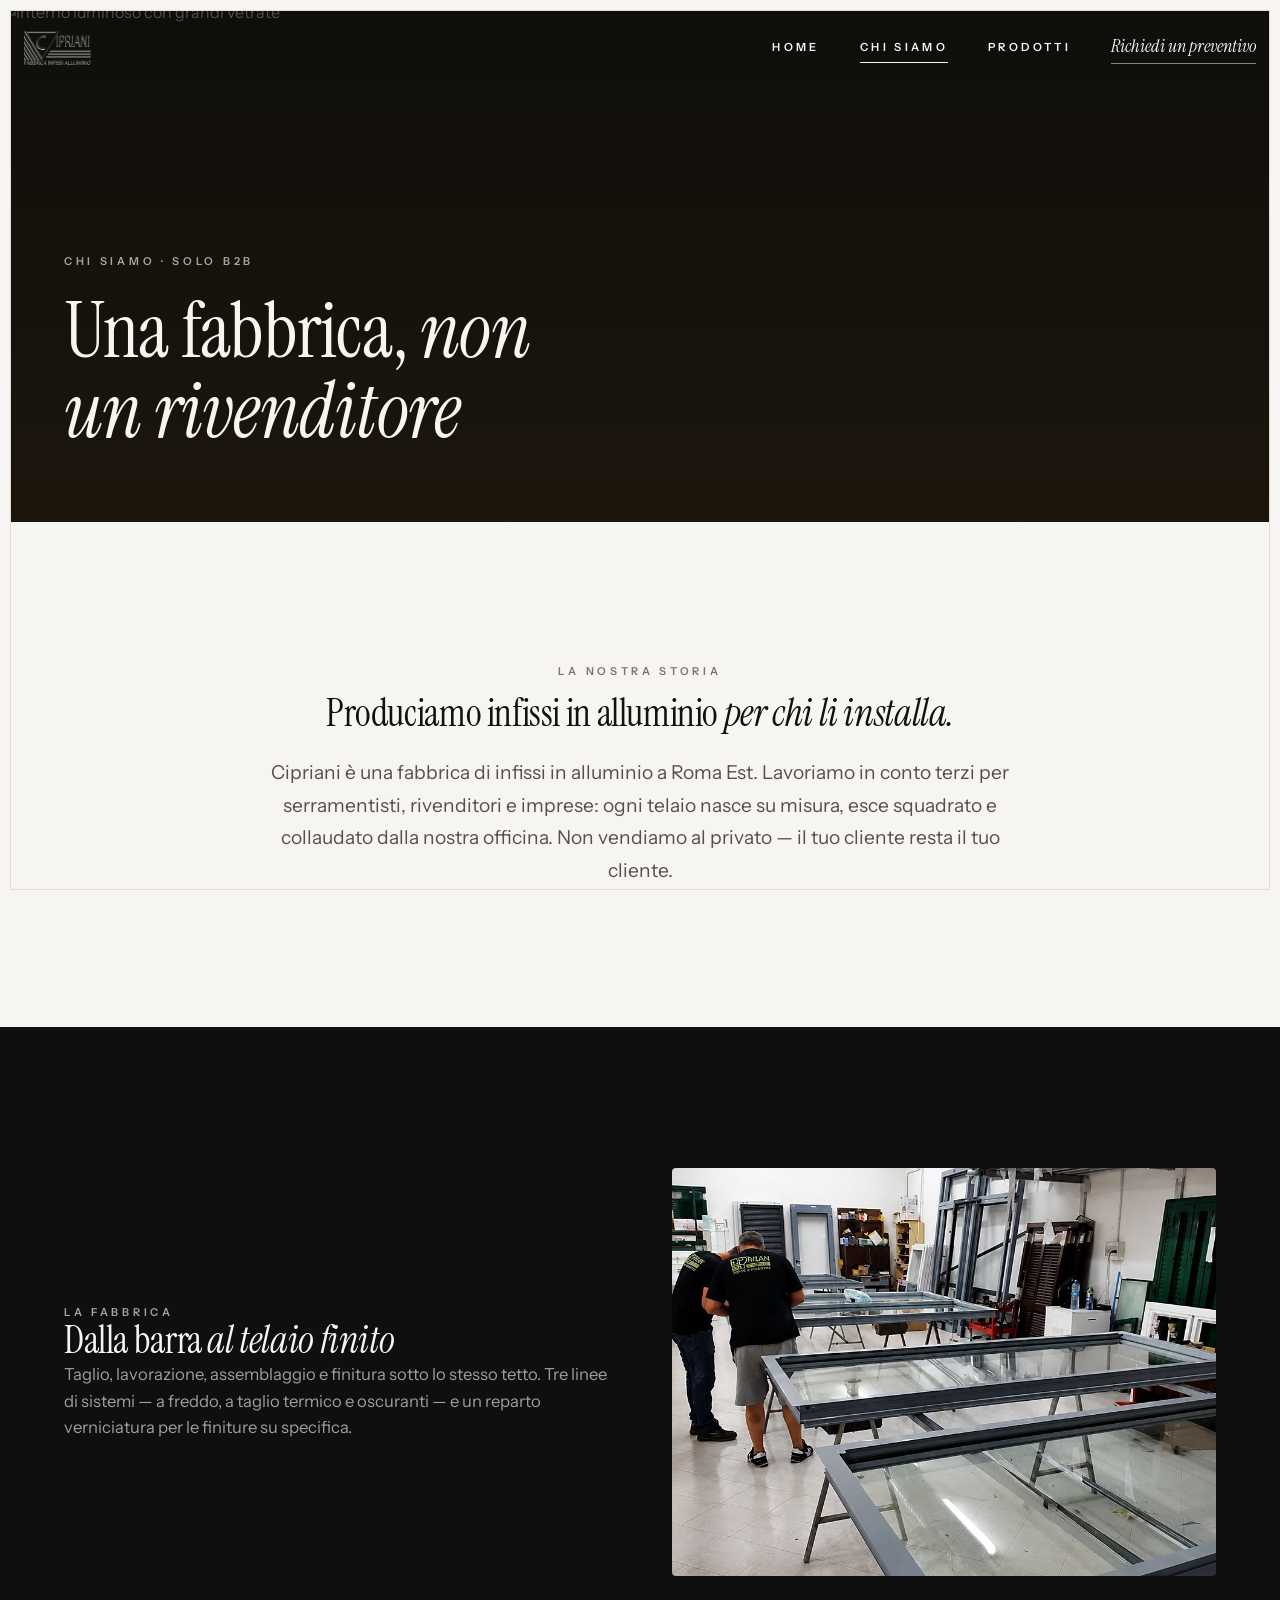
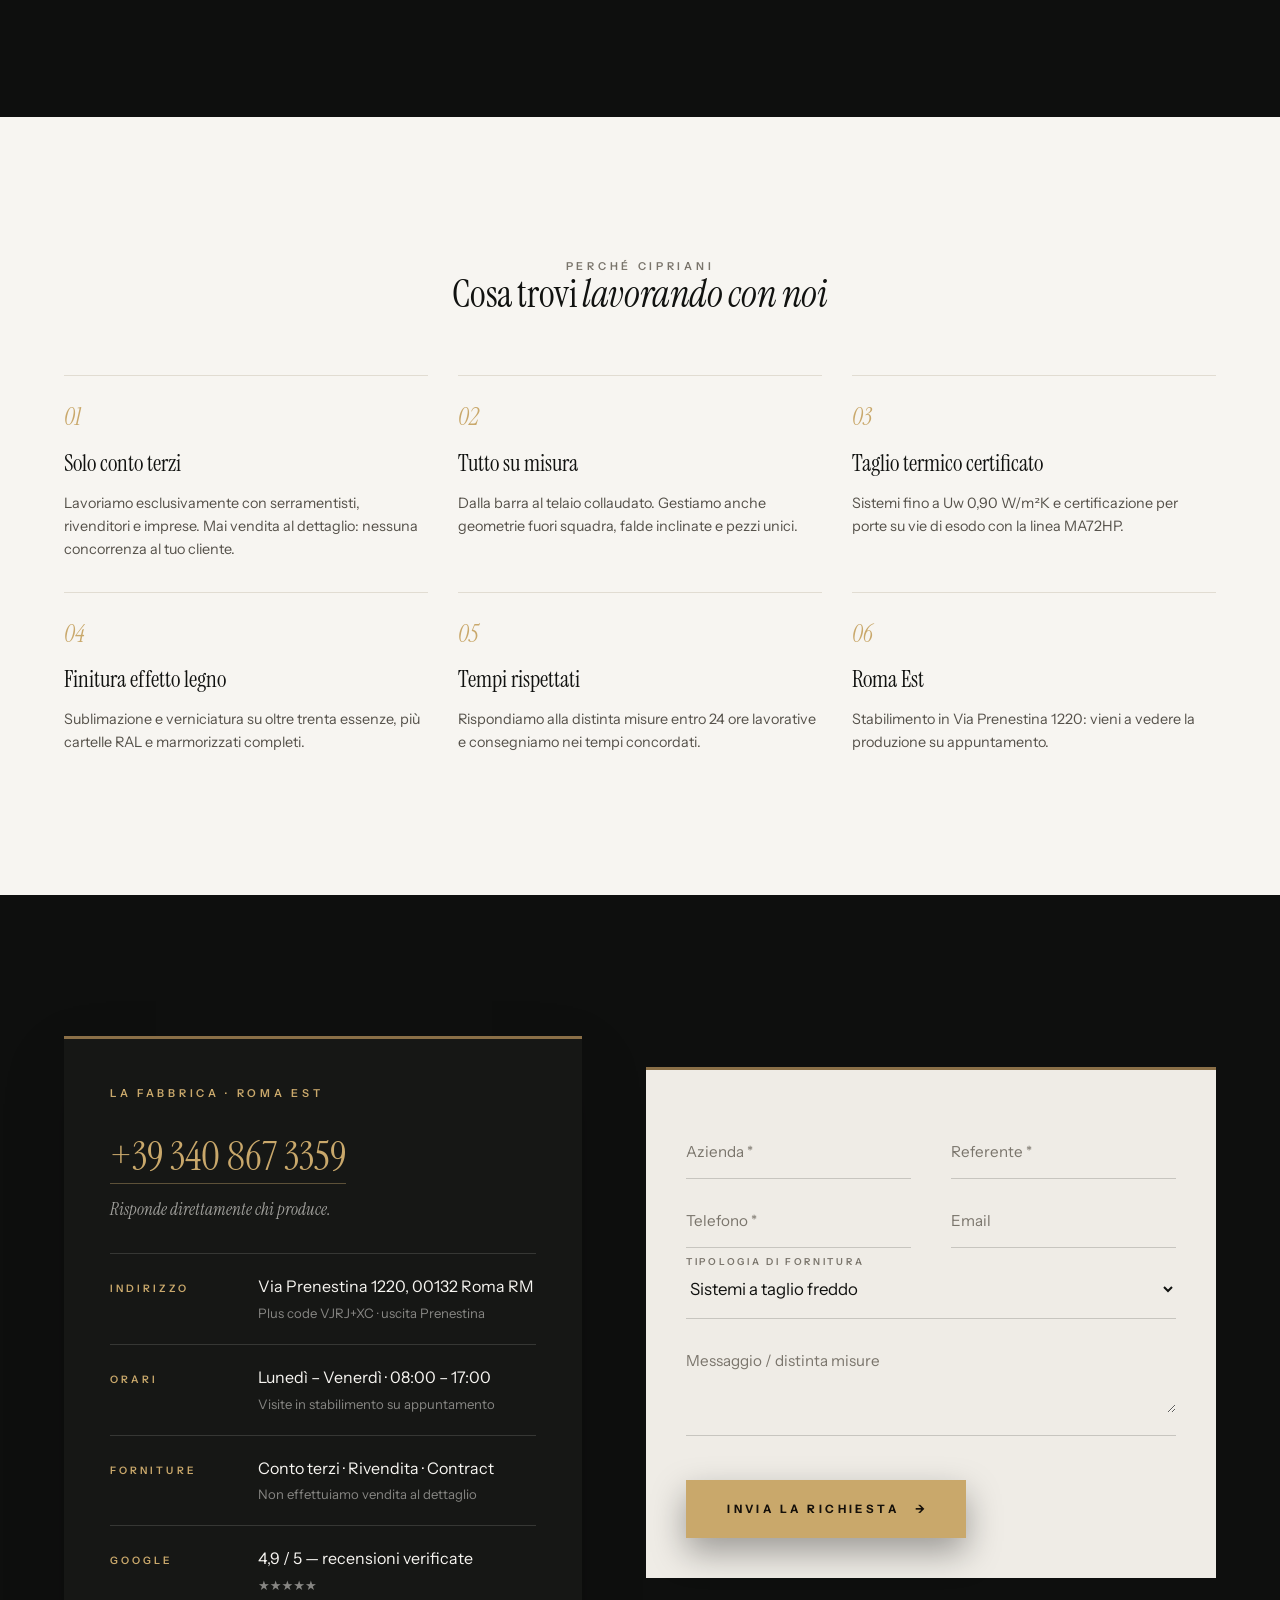
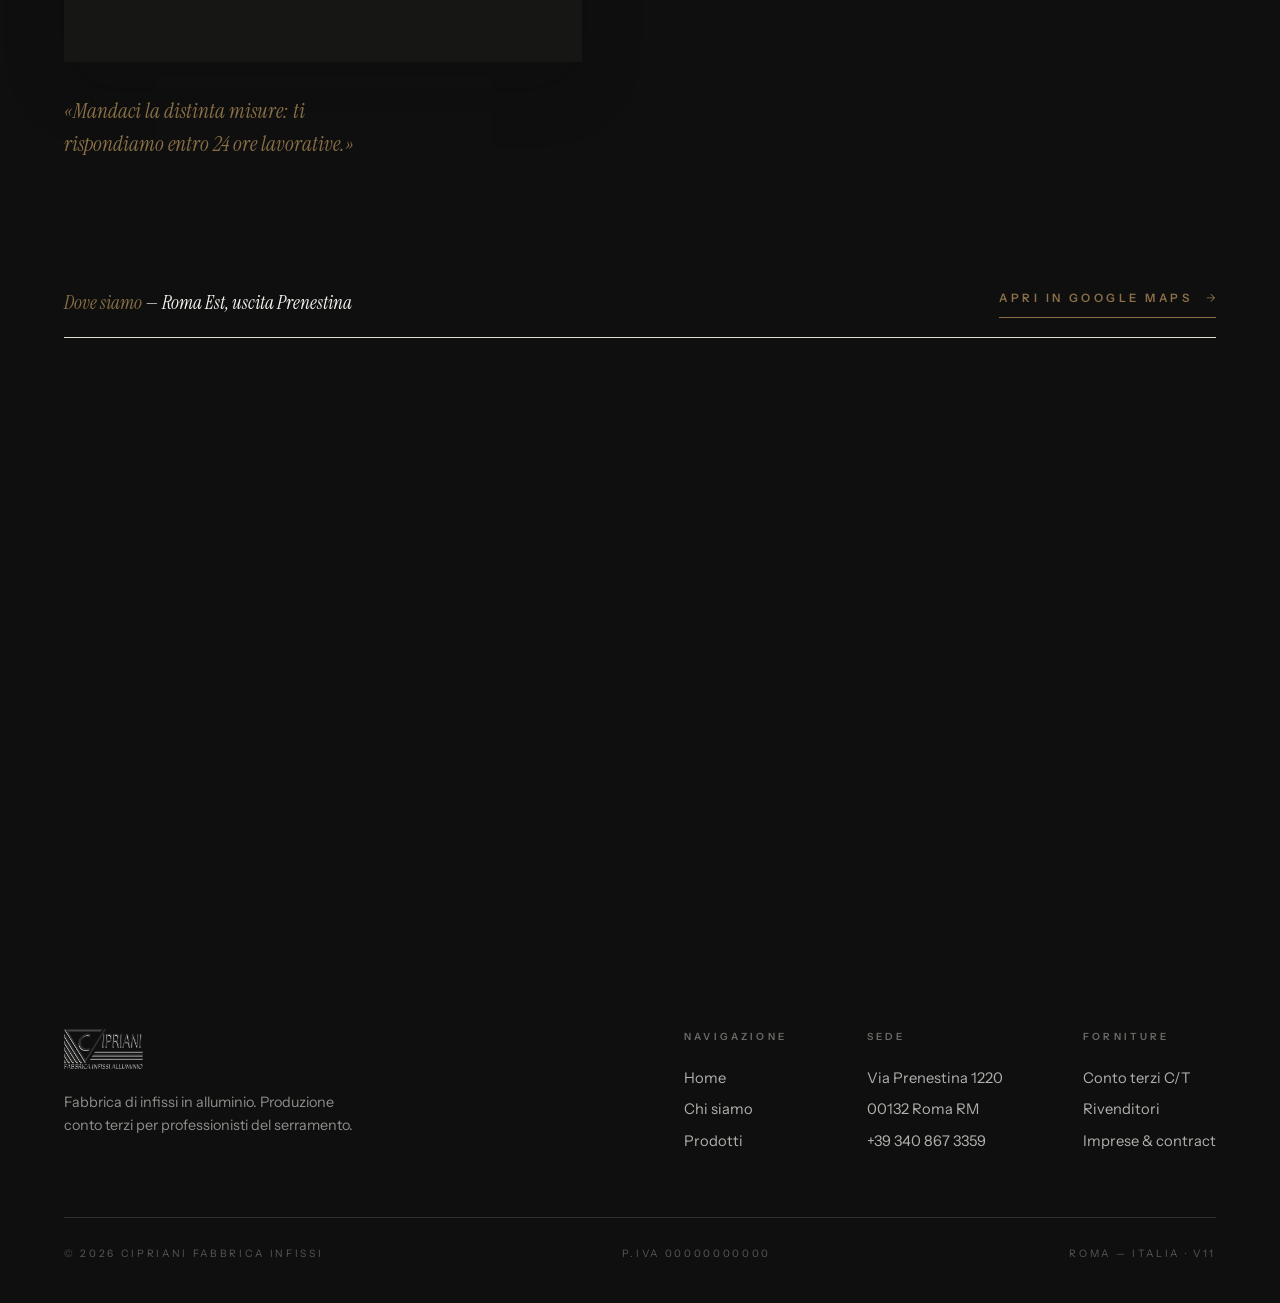
==== chi-siamo.html @ 6ec698c6 "Add files via upload" ====
<!DOCTYPE html>
<html lang="it">
<head>
<meta charset="UTF-8">
<meta name="viewport" content="width=device-width, initial-scale=1.0">
<title>Chi siamo — Cipriani Fabbrica Infissi Alluminio · Roma</title>
<meta name="description" content="Cipriani è una fabbrica di infissi in alluminio a Roma, produzione conto terzi per serramentisti, rivenditori e imprese. Via Prenestina 1220. Tel +39 340 867 3359.">
<meta name="theme-color" content="#0E0F0E">
<meta property="og:title" content="Chi siamo — Cipriani Fabbrica Infissi Alluminio · Roma">
<meta property="og:description" content="Cipriani è una fabbrica di infissi in alluminio a Roma, produzione conto terzi per serramentisti, rivenditori e imprese. Via Prenestina 1220. Tel +39 340 867 3359.">
<meta property="og:type" content="website">
<link rel="icon" type="image/png" href="img/favicon.png">
<link rel="apple-touch-icon" href="img/apple-touch-icon.png">
<link rel="preconnect" href="https://fonts.googleapis.com">
<link rel="preconnect" href="https://fonts.gstatic.com" crossorigin>
<link href="https://fonts.googleapis.com/css2?family=Instrument+Serif:ital@0;1&family=Instrument+Sans:ital,wght@0,400..700;1,400&display=swap" rel="stylesheet">
<link rel="preload" as="image" href="https://images.unsplash.com/photo-1502005229762-cf1b2da7c5d6?auto=format&fit=crop&w=1800&q=75">
<link rel="stylesheet" href="css/style.css">
</head>
<body>
<div class="telaio" aria-hidden="true"></div>
<header id="hdr">
  <div class="bar">
    <a class="logo" href="index.html" aria-label="Cipriani — home">
      <img class="lg-l" src="img/logo_light.png" alt="Cipriani Fabbrica Infissi Alluminio">
      <img class="lg-d" src="img/logo_dark.png" alt="Cipriani Fabbrica Infissi Alluminio">
    </a>
    <button class="burger" id="burger" aria-label="Menu"><span></span><span></span></button>
    <nav class="main" id="nav">
      <a class="nl" href="index.html">Home</a>
      <a class="nl active" href="chi-siamo.html">Chi siamo</a>
      <a class="nl" href="prodotti.html">Prodotti</a>
      <a class="cta" href="chi-siamo.html#contatti">Richiedi un preventivo</a>
    </nav>
  </div>
</header>

<main>
  <div class="ph-int warm" style="min-height:58vh">
    <div class="bg"><img src="https://images.unsplash.com/photo-1502005229762-cf1b2da7c5d6?auto=format&fit=crop&w=1800&q=75" data-fb="lab1" alt="Interno luminoso con grandi vetrate"></div>
    <div class="veil"></div>
    <div class="inner">
      <p class="kick light">Chi siamo · Solo B2B</p>
      <h1>Una fabbrica, <em>non un rivenditore</em></h1>
    </div>
  </div>

  <section>
    <div class="wrap chi-intro">
      <p class="kick rv">La nostra storia</p>
      <h2 class="t-l rv d1">Produciamo infissi in alluminio <em>per chi li installa.</em></h2>
      <p class="chi-lead rv d2">Cipriani è una fabbrica di infissi in alluminio a Roma Est. Lavoriamo in conto terzi per serramentisti, rivenditori e imprese: ogni telaio nasce su misura, esce squadrato e collaudato dalla nostra officina. Non vendiamo al privato — il tuo cliente resta il tuo cliente.</p>
    </div>
  </section>

  <section class="dark-s">
    <div class="wrap fabwrap">
      <div class="fabtxt">
        <p class="kick light rv">La fabbrica</p>
        <h2 class="t-l rv d1">Dalla barra <em>al telaio finito</em></h2>
        <p class="sub rv d2">Taglio, lavorazione, assemblaggio e finitura sotto lo stesso tetto. Tre linee di sistemi — a freddo, a taglio termico e oscuranti — e un reparto verniciatura per le finiture su specifica.</p>
      </div>
      <div class="fabimg rv d1"><img src="img/lab2.jpg" alt="Reparto di produzione Cipriani" loading="lazy"></div>
    </div>
  </section>

  <section>
    <div class="wrap">
      <div class="headc" style="text-align:center;max-width:640px;margin:0 auto clamp(34px,5vw,60px)">
        <p class="kick rv">Perché Cipriani</p>
        <h2 class="t-l rv d1">Cosa trovi <em>lavorando con noi</em></h2>
      </div>
      <div class="vals">
        <div class="val rv"><span class="vn">01</span><h4>Solo conto terzi</h4><p>Lavoriamo esclusivamente con serramentisti, rivenditori e imprese. Mai vendita al dettaglio: nessuna concorrenza al tuo cliente.</p></div>
        <div class="val rv d1"><span class="vn">02</span><h4>Tutto su misura</h4><p>Dalla barra al telaio collaudato. Gestiamo anche geometrie fuori squadra, falde inclinate e pezzi unici.</p></div>
        <div class="val rv d2"><span class="vn">03</span><h4>Taglio termico certificato</h4><p>Sistemi fino a Uw 0,90 W/m²K e certificazione per porte su vie di esodo con la linea MA72HP.</p></div>
        <div class="val rv"><span class="vn">04</span><h4>Finitura effetto legno</h4><p>Sublimazione e verniciatura su oltre trenta essenze, più cartelle RAL e marmorizzati completi.</p></div>
        <div class="val rv d1"><span class="vn">05</span><h4>Tempi rispettati</h4><p>Rispondiamo alla distinta misure entro 24 ore lavorative e consegniamo nei tempi concordati.</p></div>
        <div class="val rv d2"><span class="vn">06</span><h4>Roma Est</h4><p>Stabilimento in Via Prenestina 1220: vieni a vedere la produzione su appuntamento.</p></div>
      </div>
    </div>
  </section>

  <section id="contatti" class="dark-s contatti-sec" style="scroll-margin-top:90px">
    <div class="wrap con-grid">
      <div class="con-info">
        <div class="con-card rv">
          <p class="kick">La fabbrica · Roma Est</p>
          <p class="phone"><a href="tel:+393408673359">+39 340 867 3359</a></p>
          <p class="pnote">Risponde direttamente <em>chi produce.</em></p>
          <div class="crow"><span class="k">Indirizzo</span><span class="v">Via Prenestina 1220, 00132 Roma RM<small>Plus code VJRJ+XC · uscita Prenestina</small></span></div>
          <div class="crow"><span class="k">Orari</span><span class="v">Lunedì – Venerdì · 08:00 – 17:00<small>Visite in stabilimento su appuntamento</small></span></div>
          <div class="crow"><span class="k">Forniture</span><span class="v">Conto terzi · Rivendita · Contract<small>Non effettuiamo vendita al dettaglio</small></span></div>
          <div class="crow"><span class="k">Google</span><span class="v">4,9 / 5 — recensioni verificate<small>★★★★★</small></span></div>
        </div>
        <p class="con-quote rv d1">«Mandaci la distinta misure: ti rispondiamo entro 24 ore lavorative.»</p>
      </div>

      <div>
        <p class="kick light rv" style="margin-bottom:14px">Richiedi un preventivo</p>
        <form class="cform rv d1" id="qform" novalidate>
          <div class="frow">
            <div class="fld"><label for="f-az">Azienda *</label><input id="f-az" required autocomplete="organization"></div>
            <div class="fld"><label for="f-ref">Referente *</label><input id="f-ref" required autocomplete="name"></div>
          </div>
          <div class="frow">
            <div class="fld"><label for="f-tel">Telefono *</label><input id="f-tel" type="tel" required autocomplete="tel"></div>
            <div class="fld"><label for="f-mail">Email</label><input id="f-mail" type="email" autocomplete="email"></div>
          </div>
          <div class="fld up"><label for="f-tipo">Tipologia di fornitura</label>
            <select id="f-tipo">
              <option>Sistemi a taglio freddo</option>
              <option>Sistemi a taglio termico</option>
              <option>Persiane e scuri / oscuranti</option>
              <option>Portoncini d'ingresso</option>
              <option>Fornitura continuativa conto terzi</option>
            </select>
          </div>
          <div class="fld"><label for="f-msg">Messaggio / distinta misure</label><textarea id="f-msg" rows="3"></textarea></div>
          <div class="send"><button type="submit" class="btn-solid">Invia la richiesta</button></div>
          <p class="ok" id="formOk">Richiesta registrata — ti ricontattiamo entro 24 ore lavorative.</p>
        </form>
      </div>
    </div>

    <div class="wrap map-w">
      <div class="mrow rv"><p><em>Dove siamo</em> — Roma Est, uscita Prenestina</p><a class="lnk" target="_blank" rel="noopener" href="https://www.google.com/maps/search/?api=1&query=Cipriani+fabbrica+infissi+Via+Prenestina+1220+Roma">Apri in Google Maps</a></div>
      <iframe class="rv d1" title="Mappa — Cipriani Fabbrica Infissi, Via Prenestina 1220 Roma" loading="lazy" referrerpolicy="no-referrer-when-downgrade" src="https://www.google.com/maps?q=Via+Prenestina+1220,+00132+Roma&output=embed"></iframe>
    </div>
  </section>
</main>

<footer>
  <div class="wrap">
    <div class="ft">
      <div class="fl">
        <img src="img/logo_light.png" alt="Cipriani Fabbrica Infissi Alluminio">
        <p>Fabbrica di infissi in alluminio. Produzione conto terzi per professionisti del serramento.</p>
      </div>
      <div class="cols">
        <div><h5>Navigazione</h5><a href="index.html">Home</a><a href="chi-siamo.html">Chi siamo</a><a href="prodotti.html">Prodotti</a></div>
        <div><h5>Sede</h5><span>Via Prenestina 1220</span><span>00132 Roma RM</span><a href="tel:+393408673359">+39 340 867 3359</a></div>
        <div><h5>Forniture</h5><span>Conto terzi C/T</span><span>Rivenditori</span><span>Imprese & contract</span></div>
      </div>
    </div>
    <div class="base"><span>© 2026 Cipriani Fabbrica Infissi</span><span>P.IVA 00000000000</span><span>Roma — Italia · v11</span></div>
  </div>
</footer>

<script src="js/main.js"></script>
</body>
</html>
---- css/style.css ----
:root{
  --bg:#F7F5F1;
  --bg2:#EFECE6;
  --ink:#111210;
  --mut:#7A756C;
  --line:#E1DCD2;
  --dark:#0E0F0E;
  --dark2:#161715;
  --line-d:rgba(247,245,241,.14);
  --brass:#8A6F47;
  --bronze-l:#C9A86B;
  --serif:'Instrument Serif',Georgia,'Times New Roman',serif;
  --sans:'Instrument Sans',system-ui,-apple-system,'Helvetica Neue',Arial,sans-serif;
  --ease:cubic-bezier(.19,1,.22,1);
}
*{margin:0;padding:0;box-sizing:border-box}
html{scroll-behavior:smooth}
body{font-family:var(--sans);background:var(--bg);color:var(--ink);line-height:1.6;font-size:16px;-webkit-font-smoothing:antialiased;overflow-x:hidden}
img{display:block;max-width:100%}
a{color:inherit;text-decoration:none}
button{font-family:inherit}
::selection{background:var(--ink);color:var(--bg)}

/* —— cornice fissa: il telaio —— */
.telaio{position:fixed;inset:0;pointer-events:none;z-index:200;border:10px solid var(--bg);display:none}
.telaio::after{content:"";position:absolute;inset:0;border:1px solid var(--line)}
@media(min-width:1024px){.telaio{display:block}}
body.on-dark-edge .telaio{border-color:var(--bg)}

.wrap{width:min(1280px,90vw);margin:0 auto}
.kick{font-size:.68rem;font-weight:600;letter-spacing:.34em;text-transform:uppercase;color:var(--mut)}
.kick.light{color:rgba(247,245,241,.65)}
h1,h2,h3{font-family:var(--serif);font-weight:400;line-height:1.04;letter-spacing:-.01em}
h1 em,h2 em,h3 em,.it{font-style:italic}
.t-hero{font-size:clamp(2.9rem,7.4vw,6.8rem)}
.t-xl{font-size:clamp(2.3rem,4.8vw,4.4rem)}
.t-l{font-size:clamp(1.7rem,3vw,2.6rem)}
.sub{font-size:clamp(1rem,1.3vw,1.15rem);color:var(--mut);max-width:54ch}
.on-dark .sub{color:rgba(247,245,241,.62)}

.lnk{display:inline-flex;align-items:center;gap:14px;font-size:.72rem;font-weight:600;letter-spacing:.3em;text-transform:uppercase;padding-bottom:10px;border-bottom:1px solid currentColor;transition:gap .35s var(--ease),opacity .3s}
.lnk::after{content:"→";font-weight:400;letter-spacing:0}
.lnk:hover{gap:22px;opacity:.65}
.btn-solid{display:inline-flex;align-items:center;gap:16px;font-size:.72rem;font-weight:700;letter-spacing:.3em;text-transform:uppercase;padding:21px 40px;background:#C9A86B;border:1px solid #C9A86B;color:#15100a;box-shadow:0 14px 34px rgba(0,0,0,.35);transition:transform .35s var(--ease),box-shadow .35s var(--ease)}
.btn-solid::after{content:"→";letter-spacing:0;transition:transform .35s var(--ease)}
.btn-solid:hover{transform:translateY(-2px);box-shadow:0 20px 44px rgba(138,111,71,.5)}
.btn-solid:hover::after{transform:translateX(6px)}
.on-dark .btn-solid,.btn-solid.inv{background:#C9A86B;border-color:#C9A86B;color:#15100a;box-shadow:0 16px 40px rgba(0,0,0,.5)}
.on-dark .btn-solid:hover,.btn-solid.inv:hover{transform:translateY(-2px)}

/* —— header —— */
header{position:fixed;top:0;left:0;right:0;z-index:150;transition:background .5s var(--ease),box-shadow .5s,transform .5s var(--ease)}
header .bar{display:flex;align-items:center;justify-content:space-between;width:min(1380px,calc(100vw - 48px));margin:0 auto;height:96px;transition:height .4s var(--ease)}
header .logo img{height:34px;width:auto;transition:opacity .3s}
header .logo .lg-d{display:none}
header.lite{background:rgba(247,245,241,.88);backdrop-filter:blur(16px);box-shadow:0 1px 0 var(--line)}
header.lite .bar{height:74px}
header.lite .logo .lg-l{display:none}
header.lite .logo .lg-d{display:block}
header.hide{transform:translateY(-100%)}
nav.main{display:flex;align-items:center;gap:40px}
nav.main .nl{font-size:.7rem;font-weight:600;letter-spacing:.3em;text-transform:uppercase;color:var(--bg);position:relative;padding:4px 0}
header.lite nav.main .nl{color:var(--ink)}
nav.main .nl::after{content:"";position:absolute;left:0;bottom:-2px;width:100%;height:1px;background:currentColor;transform:scaleX(0);transform-origin:right;transition:transform .4s var(--ease)}
nav.main .nl:hover::after,nav.main .nl.active::after{transform:scaleX(1);transform-origin:left}
nav.main .cta{font-family:var(--serif);font-style:italic;font-size:1.15rem;color:var(--bg);border-bottom:1px solid rgba(247,245,241,.5);padding-bottom:2px;transition:border-color .3s,color .3s}
header.lite nav.main .cta{color:var(--ink);border-color:rgba(17,18,16,.4)}
nav.main .cta:hover{color:var(--brass);border-color:var(--brass)}
.burger{display:none;background:none;border:0;cursor:pointer;width:44px;height:44px;position:relative;z-index:300}
.burger span{position:absolute;left:8px;right:8px;height:1.5px;background:var(--bg);transition:.4s var(--ease)}
header.lite .burger span{background:var(--ink)}
body.menu-open .burger span{background:var(--bg)!important}
.burger span:nth-child(1){top:16px}.burger span:nth-child(2){top:27px}
body.menu-open .burger span:nth-child(1){top:21px;transform:rotate(45deg)}
body.menu-open .burger span:nth-child(2){top:21px;transform:rotate(-45deg)}

/* —— pagine —— */
@keyframes pIn{from{opacity:0}to{opacity:1}}

/* —— hero slideshow —— */
.hero{position:relative;height:100svh;min-height:620px;background:var(--dark);color:var(--bg);overflow:hidden;display:flex;align-items:flex-end}
.hero .slide{position:absolute;inset:0;opacity:0;transition:opacity 1.6s ease}
.hero .slide img{width:100%;height:100%;object-fit:cover}
.hero .slide.on{opacity:1}
.hero .veil{position:absolute;inset:0;background:linear-gradient(180deg,rgba(10,11,10,.45),rgba(10,11,10,.05) 45%,rgba(10,11,10,.66) 100%)}
.hero .inner{position:relative;z-index:2;width:min(1380px,calc(100vw - 48px));margin:0 auto;padding-bottom:clamp(56px,7vh,96px)}
.hero .kick{margin-bottom:28px}
html.js .hero .kick{opacity:0;animation:rise 1s .3s var(--ease) forwards}
.hero h1{max-width:13ch}
html.js .hero h1{opacity:0;animation:rise 1.1s .5s var(--ease) forwards}
.hero .foot{display:flex;flex-wrap:wrap;align-items:flex-end;justify-content:space-between;gap:30px;margin-top:44px}
html.js .hero .foot{opacity:0;animation:rise 1s .85s var(--ease) forwards}
@keyframes rise{from{opacity:0;transform:translateY(36px)}to{opacity:1;transform:none}}
.hero .sub{color:rgba(247,245,241,.78)}
.hero .ctrl{display:flex;align-items:center;gap:22px}
.hero .count{font-family:var(--serif);font-style:italic;font-size:1.05rem;letter-spacing:.06em;min-width:64px}
.hero .prog{width:120px;height:1px;background:rgba(247,245,241,.25);position:relative;overflow:hidden}
.hero .prog i{position:absolute;inset:0;background:var(--bg);transform:scaleX(0);transform-origin:left}
.hero.run .prog i{animation:prg 7s linear forwards}
@keyframes prg{to{transform:scaleX(1)}}

/* —— sezioni —— */
section{padding:clamp(90px,11vw,160px) 0}
.manifesto{text-align:center}
.manifesto .kick{margin-bottom:36px}
.manifesto h2{max-width:21ch;margin:0 auto}
.manifesto .sub{margin:34px auto 0}

/* griglia linee — tile uniformi */
.lines{padding-top:0}
.lines .head{display:flex;align-items:flex-end;justify-content:space-between;gap:30px;margin-bottom:54px;flex-wrap:wrap}
.mosaic{display:grid;grid-template-columns:1fr 1fr;gap:14px}
.tile{position:relative;overflow:hidden;background:var(--dark2);display:block;aspect-ratio:16/10}
.tile img{width:100%;height:100%;object-fit:cover;transition:transform 1.2s var(--ease),opacity .6s;opacity:.96}
.tile:hover img{transform:scale(1.05)}
.tile .ov{position:absolute;inset:0;background:linear-gradient(180deg,transparent 40%,rgba(10,11,10,.62))}
.tile .cap{position:absolute;left:30px;right:30px;bottom:26px;color:var(--bg);display:flex;align-items:flex-end;justify-content:space-between;gap:14px}
.tile .cap h3{font-size:clamp(1.5rem,2.2vw,2.1rem)}
.tile .cap .n{font-size:.66rem;letter-spacing:.3em;text-transform:uppercase;opacity:.75;transition:transform .45s var(--ease)}
.tile:hover .cap .n{transform:translateX(-8px)}

/* selettore interattivo (realizzazioni) */
.dark-s .sub{color:rgba(247,245,241,.62)}
.real.dark-s .lnk{color:var(--bg)}
.sel-opts{display:flex;align-items:stretch;gap:0;height:clamp(380px,52vh,500px);overflow:hidden}
.sel-opt{position:relative;flex:1 1 0%;min-width:60px;overflow:hidden;cursor:pointer;background-color:var(--dark2);background-size:cover;background-position:center;border:2px solid #292929;box-shadow:0 10px 30px rgba(0,0,0,.30);backface-visibility:hidden;will-change:flex-grow;transition:flex .7s ease-in-out,border-color .7s,box-shadow .7s,opacity .7s var(--ease),transform .7s var(--ease)}
.sel-opt.active{flex:7 1 0%;border-color:#fff;box-shadow:0 20px 60px rgba(0,0,0,.50);z-index:10}
.sel-opt .sh{position:absolute;left:0;right:0;bottom:-40px;height:120px;pointer-events:none;transition:all .7s ease-in-out;box-shadow:inset 0 -120px 0px -120px #000,inset 0 -120px 0px -80px #000}
.sel-opt.active .sh{bottom:0;box-shadow:inset 0 -120px 120px -120px #000,inset 0 -120px 120px -80px #000}
.sel-opt .lab{position:absolute;left:0;right:0;bottom:20px;display:flex;align-items:center;gap:14px;padding:0 16px;z-index:2;pointer-events:none}
.sel-opt .ico{min-width:44px;max-width:44px;height:44px;display:flex;align-items:center;justify-content:center;border-radius:50%;background:rgba(32,32,32,.85);backdrop-filter:blur(10px);border:2px solid #444;box-shadow:0 1px 4px rgba(0,0,0,.18);flex:0 0 44px}
.sel-opt .ico svg{width:22px;height:22px;stroke:#fff;fill:none;stroke-width:1.6;stroke-linecap:round;stroke-linejoin:round}
.sel-opt .inf{white-space:nowrap;overflow:hidden}
.sel-opt .inf .m{font-family:var(--serif);font-size:1.35rem;line-height:1.15;opacity:0;transform:translateX(25px);transition:all .7s ease-in-out}
.sel-opt .inf .s{font-size:.86rem;color:rgba(247,245,241,.66);opacity:0;transform:translateX(25px);transition:all .7s ease-in-out}
.sel-opt.active .inf .m,.sel-opt.active .inf .s{opacity:1;transform:translateX(0)}

/* fabbrica dark */
.dark-s{background:var(--dark);color:var(--bg)}
.fab{display:grid;grid-template-columns:1fr 1fr;gap:clamp(50px,7vw,110px);align-items:center}
.fab .duo{position:relative;padding-bottom:16%;padding-left:6%}
.fab .duo .ph-main{position:relative;overflow:hidden}
.fab .duo .ph-main img{width:100%;aspect-ratio:4/4.5;object-fit:cover}
.fab .duo .ph-main .lab{position:absolute;right:0;bottom:0;background:var(--bg);color:var(--ink);font-size:.64rem;font-weight:600;letter-spacing:.28em;text-transform:uppercase;padding:14px 22px}
.fab .duo .ph-over{position:absolute;left:-4%;bottom:0;width:62%;border:10px solid var(--dark);box-shadow:0 30px 70px rgba(0,0,0,.5);overflow:hidden;will-change:transform}
.fab .duo .ph-over img{width:100%;aspect-ratio:16/10.6;object-fit:cover}
.fab h2{margin:24px 0 26px}
.flist{margin-top:40px;border-top:1px solid var(--line-d)}
.flist .it-r{display:grid;grid-template-columns:54px 220px 1fr;gap:20px;padding:26px 0;border-bottom:1px solid var(--line-d);align-items:baseline}
.flist .num{font-family:var(--serif);font-style:italic;font-size:1.2rem;color:var(--brass)}
.flist h4{font-size:1.02rem;font-weight:600;letter-spacing:.02em}
.flist p{color:rgba(247,245,241,.58);font-size:.93rem}

/* realizzazioni */
.real .head{display:flex;align-items:flex-end;justify-content:space-between;gap:30px;flex-wrap:wrap;margin-bottom:54px}

/* recensioni */
.rev{background:var(--bg2);text-align:center}
.rev .stars{color:var(--brass);letter-spacing:8px;font-size:1rem;margin-bottom:30px}
.rev blockquote p{font-family:var(--serif);font-size:clamp(1.6rem,3.4vw,2.9rem);line-height:1.25;max-width:26ch;margin:0 auto}
.rev cite{display:block;margin-top:30px;font-style:normal;font-size:.68rem;font-weight:600;letter-spacing:.3em;text-transform:uppercase;color:var(--mut)}
.rev .dots{display:flex;gap:10px;justify-content:center;margin-top:40px}
.rev .dots button{width:34px;height:2px;border:0;background:var(--line);cursor:pointer;transition:background .3s}
.rev .dots button.on{background:var(--ink)}
.rev .q-track{display:grid}
.rev .q-item{grid-area:1/1;opacity:0;transition:opacity .7s ease;pointer-events:none}
.rev .q-item.on{opacity:1;pointer-events:auto}

/* CTA parallax */
.cta-x{position:relative;min-height:78vh;display:flex;align-items:center;justify-content:center;text-align:center;overflow:hidden;background:var(--dark)}
.cta-x .bgp{position:absolute;inset:0;background-size:cover;background-position:center}
.cta-x .veil{position:absolute;inset:0;background:rgba(10,11,10,.55)}
.cta-x .in{position:relative;z-index:2;color:var(--bg);padding:80px 6vw}
.cta-x h2{max-width:16ch;margin:0 auto 20px}
.cta-x .sub{color:rgba(247,245,241,.7);margin:0 auto 44px}

/* —— pagina interna head —— */
.ph-int{position:relative;min-height:62vh;display:flex;align-items:flex-end;background:var(--dark);color:var(--bg);overflow:hidden}
.ph-int .bg{position:absolute;inset:0}
.ph-int .bg img{width:100%;height:100%;object-fit:cover;opacity:.62}
.ph-int .veil{position:absolute;inset:0;background:linear-gradient(180deg,rgba(10,11,10,.5),rgba(10,11,10,.72))}
.ph-int.warm .veil{background:linear-gradient(180deg,rgba(16,13,8,.55),rgba(31,23,12,.8))}
.ph-int .inner{position:relative;z-index:2;width:min(1280px,90vw);margin:0 auto;padding:170px 0 70px}
.ph-int h1{font-size:clamp(2.6rem,6vw,5.4rem);max-width:14ch;margin-top:22px}
.ph-int .sub{margin-top:22px;color:rgba(247,245,241,.72)}

/* prodotti dettaglio */
.pline{display:grid;grid-template-columns:1fr 1fr;gap:clamp(46px,6vw,100px);align-items:center;padding:clamp(60px,8vw,110px) 0;border-bottom:1px solid var(--line)}
.pline:last-of-type{border-bottom:0}
.pline:nth-of-type(even) .pimg{order:2}
.pline .pn{font-family:var(--serif);font-style:italic;font-size:1.1rem;color:var(--brass)}
.pline h3{font-size:clamp(1.9rem,3.4vw,3rem);margin:14px 0 20px}
.pline p{color:var(--mut);max-width:50ch}
.pline .feat{margin-top:30px;border-top:1px solid var(--line)}
.pline .feat li{list-style:none;padding:14px 0;border-bottom:1px solid var(--line);font-size:.92rem;display:flex;justify-content:space-between;gap:20px}
.pline .feat li span:last-child{color:var(--mut);font-style:italic;font-family:var(--serif)}
.pline .pimg{position:relative;overflow:hidden}
.pline .pimg img{width:100%;aspect-ratio:4/4.2;object-fit:cover;transition:transform 1.2s var(--ease)}
.pline .pimg:hover img{transform:scale(1.04)}
.pline .pimg .lab{position:absolute;left:0;bottom:0;background:var(--bg);color:var(--ink);font-size:.62rem;font-weight:600;letter-spacing:.26em;text-transform:uppercase;padding:12px 18px}

/* finiture */
.fin .headc{text-align:center;margin-bottom:60px}
.fin .headc h2{margin:22px auto 20px;max-width:18ch}
.fin .headc .sub{margin:0 auto}
.cgrid{display:grid;grid-template-columns:repeat(3,1fr);gap:14px;margin-bottom:60px}
.cat{position:relative;overflow:hidden;cursor:zoom-in;background:#fff}
.cat img{width:100%;height:230px;object-fit:cover;object-position:left top;transition:transform .9s var(--ease)}
.cat:hover img{transform:scale(1.04)}
.cat .lbl{display:flex;justify-content:space-between;align-items:baseline;gap:10px;padding:16px 18px;background:var(--dark2);color:var(--bg)}
.cat .lbl span{font-size:.62rem;font-weight:600;letter-spacing:.24em;text-transform:uppercase}
.cat .lbl i{font-family:var(--serif);font-style:italic;color:var(--brass);font-size:.95rem;white-space:nowrap}
.fin .note{display:flex;justify-content:center}
.fin .note p{font-family:var(--serif);font-style:italic;font-size:1.2rem;color:rgba(247,245,241,.6);text-align:center;max-width:46ch}

/* lightbox */
.lb{position:fixed;inset:0;z-index:400;background:rgba(10,11,10,.95);display:none;align-items:center;justify-content:center;padding:4vw;cursor:zoom-out}
.lb.open{display:flex;animation:pIn .3s}
.lb img{max-width:94vw;max-height:86vh;width:auto;height:auto}
.lb .cap{position:absolute;bottom:26px;left:50%;transform:translateX(-50%);color:var(--bg);font-size:.66rem;font-weight:600;letter-spacing:.3em;text-transform:uppercase;white-space:nowrap}
.lb .x{position:absolute;top:26px;right:34px;background:none;border:0;color:var(--bg);font-size:1.5rem;cursor:pointer}

/* —— contatti —— */
.con-grid{display:grid;grid-template-columns:1fr 1.1fr;gap:clamp(40px,5vw,80px);align-items:start}
.con-card{background:var(--dark2);color:var(--bg);padding:clamp(30px,4vw,46px);border-top:3px solid var(--brass);box-shadow:0 26px 60px rgba(14,15,14,.16)}
.con-card .kick{color:var(--bronze-l)}
.con-card .phone{margin:22px 0 6px}
.con-card .phone a{font-family:var(--serif);font-size:clamp(1.8rem,3.2vw,2.6rem);color:var(--bronze-l);border-bottom:1px solid rgba(201,168,107,.4);transition:color .3s,border-color .3s}
.con-card .phone a:hover{color:#fff;border-color:#fff}
.con-card .pnote{font-family:var(--serif);font-style:italic;font-size:1.08rem;color:rgba(247,245,241,.62);margin-bottom:30px}
.crow{display:grid;grid-template-columns:130px 1fr;gap:18px;padding:20px 0;border-top:1px solid var(--line-d);align-items:baseline}
.crow .k{font-size:.64rem;font-weight:600;letter-spacing:.3em;text-transform:uppercase;color:var(--bronze-l)}
.crow .v{font-size:1rem}
.crow .v small{display:block;color:rgba(247,245,241,.5);font-size:.82rem;margin-top:3px}
.con-quote{margin-top:32px;font-family:var(--serif);font-style:italic;font-size:1.3rem;color:var(--brass);max-width:30ch}
.cform{background:var(--bg2);padding:clamp(26px,3.4vw,40px);border-top:3px solid var(--brass)}
.cform .fld{position:relative;padding:26px 0 14px;border-bottom:1px solid rgba(17,18,16,.18);transition:border-color .3s}
.cform .fld:focus-within{border-bottom-color:var(--brass)}
.cform .fld:focus-within label{color:var(--brass)}
.cform label{position:absolute;top:30px;left:0;font-size:.95rem;color:var(--mut);transition:.3s var(--ease);pointer-events:none}
.cform .fld.up label{top:6px;font-size:.6rem;font-weight:600;letter-spacing:.28em;text-transform:uppercase}
.cform input,.cform select,.cform textarea{width:100%;border:0;background:transparent;font-family:var(--sans);font-size:1.05rem;color:var(--ink);outline:none;padding:4px 0;resize:vertical}
.cform .frow{display:grid;grid-template-columns:1fr 1fr;gap:0 40px}
.cform .send{margin-top:44px}
.cform .ok{display:none;margin-top:26px;font-family:var(--serif);font-style:italic;font-size:1.15rem;color:var(--brass)}
.map-w{margin-top:clamp(70px,9vw,110px)}
.map-w iframe{width:100%;height:460px;border:0;filter:grayscale(.85) sepia(.22) contrast(1.05);display:block}
.map-w .mrow{display:flex;justify-content:space-between;align-items:center;gap:20px;padding:18px 0;border-bottom:1px solid var(--line);flex-wrap:wrap}
.map-w .mrow p{font-family:var(--serif);font-style:italic;font-size:1.2rem}
.map-w .mrow p em,.map-w .lnk{color:var(--brass)}

/* —— footer —— */
footer{background:var(--dark);color:rgba(247,245,241,.55);padding:90px 0 40px}
footer .ft{display:flex;flex-wrap:wrap;justify-content:space-between;gap:50px;padding-bottom:60px;border-bottom:1px solid var(--line-d)}
footer .fl img{height:40px;width:auto;margin-bottom:22px}
footer .fl p{font-size:.9rem;max-width:30ch}
footer .cols{display:flex;gap:80px;flex-wrap:wrap}
footer h5{font-size:.62rem;font-weight:600;letter-spacing:.32em;text-transform:uppercase;color:rgba(247,245,241,.4);margin-bottom:18px}
footer .cols a,footer .cols span{display:block;padding:4px 0;font-size:.92rem;color:rgba(247,245,241,.7)}
footer .cols a:hover{color:var(--bg)}
footer .base{display:flex;flex-wrap:wrap;gap:16px;justify-content:space-between;padding-top:28px;font-size:.64rem;letter-spacing:.26em;text-transform:uppercase;color:rgba(247,245,241,.32)}

/* reveal */

/* responsive */
@media(max-width:980px){
  .sel-opts{flex-direction:column;height:88vh;min-height:660px}
  .sel-opt{min-height:64px}
  .sel-opt .inf .m{font-size:1.15rem}
  .fab,.pline,.con-grid{grid-template-columns:1fr}
  .fab .duo{padding-left:0;padding-bottom:24%}
  .fab .duo .ph-over{left:0;width:70%;border-width:6px}
  .pline:nth-of-type(even) .pimg{order:0}
  .cgrid{grid-template-columns:1fr 1fr}
  nav.main{position:fixed;inset:0;background:rgba(12,13,12,.97);flex-direction:column;justify-content:center;gap:38px;transform:translateY(-103%);transition:transform .6s var(--ease);z-index:250}
  body.menu-open nav.main{transform:none}
  nav.main .nl{color:var(--bg)!important;font-size:1rem}
  nav.main .cta{color:var(--bg)!important;font-size:1.5rem}
  .burger{display:block}
  .flist .it-r{grid-template-columns:40px 1fr;grid-template-rows:auto auto}
  .flist p{grid-column:2}
}
@media(max-width:600px){
  .cgrid{grid-template-columns:1fr}
  .cform .frow{grid-template-columns:1fr}
  .crow{grid-template-columns:1fr;gap:6px}
}
@media(prefers-reduced-motion:reduce){
  *,*::before,*::after{animation:none!important;transition:none!important}
  .rv,.mask,.mask2,.sel-opt{opacity:1!important;transform:none!important;clip-path:none!important}
  .hero .kick,.hero h1,.hero .foot{opacity:1!important}
  .hero .slide.on img{transform:scale(1.02)}
}

/* ---------- rifiniture mobile ---------- */
*{-webkit-tap-highlight-color:transparent}
@media(max-width:700px){
  .mosaic{grid-template-columns:1fr}
  .tile{aspect-ratio:16/11}
  .t-hero,.hero h1{font-size:clamp(2.2rem,9.5vw,3.2rem)}
  .hero .inner{padding-bottom:44px}
  .hero .ctrl{gap:14px}
  .hero .prog{width:80px}
  .ph-int .inner{padding:130px 0 50px}
  .ph-int h1{font-size:clamp(2rem,8.5vw,2.9rem)}
  section{padding:64px 0}
  .sel-opts{height:80vh;min-height:600px}
  .sel-opt .inf .m{font-size:1.05rem}
  .sel-opt .inf .s{font-size:.78rem}
  .con-card{padding:26px 22px}
  .con-card .phone a{font-size:1.6rem}
  .crow{grid-template-columns:1fr;gap:4px;padding:16px 0}
  .map-w iframe{height:340px}
  .cta-x{min-height:64vh}
  .cta-x .in{padding:64px 7vw}
  .btn-solid{padding:18px 28px;font-size:.66rem;letter-spacing:.24em}
  footer .cols{gap:36px}
  footer .ft{gap:36px;padding-bottom:40px}
  .lb .cap{max-width:90vw;white-space:normal;text-align:center;font-size:.6rem}
  .pline{padding:48px 0}
  .fin .headc{margin-bottom:38px}
}


/* ===================== v11 — Prodotti, Chi siamo, reveal ===================== */

/* --- reveal allo scroll: SENZA JS i .rv restano visibili (no pagina bianca) --- */
.rv{opacity:1}
.rv.pre{opacity:0;transform:translateY(20px)}
.rv.show{opacity:1;transform:none;transition:opacity .85s var(--ease) var(--rvd,0s),transform .85s var(--ease) var(--rvd,0s)}
.rv.d1{--rvd:.09s}.rv.d2{--rvd:.18s}.rv.d3{--rvd:.27s}
@media(prefers-reduced-motion:reduce){.rv.pre{opacity:1!important;transform:none!important}}

/* --- Prodotti: lead + tabs --- */
.p-lead{max-width:680px;margin:0 auto clamp(30px,4vw,48px)!important;text-align:center}
.ptabs{display:flex;justify-content:center;gap:8px;flex-wrap:wrap;margin-bottom:clamp(32px,4.5vw,54px)}
.ptab{font-family:var(--sans);font-size:.7rem;font-weight:600;letter-spacing:.18em;text-transform:uppercase;color:var(--mut);background:none;border:1px solid var(--line);border-radius:999px;padding:13px 24px;cursor:pointer;transition:color .3s var(--ease),background .3s var(--ease),border-color .3s var(--ease)}
.ptab:hover{color:var(--ink);border-color:var(--ink)}
.ptab.active{background:var(--dark);border-color:var(--dark);color:#F7F5F1}
.ppanel{display:none}
.ppanel.active{display:block;animation:panin .55s var(--ease)}
@keyframes panin{from{opacity:0;transform:translateY(12px)}to{opacity:1;transform:none}}

/* --- schede sistema --- */
.sys-grid{display:grid;grid-template-columns:repeat(auto-fill,minmax(300px,1fr));gap:clamp(16px,1.6vw,22px)}
.sys{position:relative;display:flex;flex-direction:column;background:var(--bg);border:1px solid var(--line);border-radius:4px;padding:30px 28px 26px;transition:transform .45s var(--ease),box-shadow .45s var(--ease),border-color .45s var(--ease)}
.sys:hover{transform:translateY(-5px);box-shadow:0 26px 54px rgba(17,18,16,.10);border-color:#D6CFC2}
.sys--tt{border-top:2px solid var(--bronze-l)}
.sys-top{display:flex;align-items:center;justify-content:space-between;gap:10px;margin-bottom:16px;min-height:20px}
.sys-tag{font-size:.62rem;font-weight:600;letter-spacing:.15em;text-transform:uppercase;color:var(--brass);line-height:1.3}
.sys-badge{flex:none;font-size:.54rem;font-weight:700;letter-spacing:.1em;text-transform:uppercase;color:#15100a;background:var(--bronze-l);border-radius:3px;padding:4px 8px;white-space:nowrap}
.sys-code{font-family:var(--serif);font-weight:400;font-size:clamp(1.9rem,3vw,2.45rem);line-height:1.02;color:var(--ink);margin:0 0 14px}
.sys-code sup{font-size:.34em;color:var(--mut);font-style:italic;margin-left:7px;vertical-align:super;letter-spacing:.04em}
.sys-desc{font-size:.92rem;line-height:1.62;color:#55514a;margin:0 0 22px;flex:1}
.sys-spec{list-style:none;margin:0 0 24px;padding:16px 0 2px;border-top:1px solid var(--line)}
.sys-spec li{display:flex;justify-content:space-between;align-items:baseline;gap:14px;padding:7px 0;font-size:.82rem}
.sys-spec li i{font-style:normal;color:var(--mut)}
.sys-spec li b{font-weight:600;color:var(--ink);text-align:right}
.sys-spec li.hot b{color:var(--brass)}
.sys-btn{display:inline-flex;align-items:center;justify-content:space-between;gap:12px;width:100%;font-family:var(--sans);font-size:.68rem;font-weight:700;letter-spacing:.16em;text-transform:uppercase;color:var(--ink);background:none;border:1px solid var(--ink);border-radius:3px;padding:15px 18px;cursor:pointer;transition:background .3s var(--ease),color .3s var(--ease)}
.sys-btn span{transition:transform .3s var(--ease)}
.sys-btn:hover{background:var(--ink);color:#F7F5F1}
.sys-btn:hover span{transform:translateX(5px)}

/* --- Varie: prossimamente --- */
.soon{max-width:620px;margin:0 auto;text-align:center;padding:clamp(44px,7vw,92px) 26px;border:1px dashed var(--line);border-radius:6px;background:linear-gradient(180deg,var(--bg),var(--bg2))}
.soon-k{font-size:.66rem;font-weight:600;letter-spacing:.24em;text-transform:uppercase;color:var(--brass)}
.soon h3{font-family:var(--serif);font-weight:400;font-size:clamp(2.6rem,5.5vw,3.6rem);margin:10px 0 16px;color:var(--ink)}
.soon p{color:#55514a;line-height:1.65;margin:0 auto 28px;max-width:440px}
.btn-ghost{display:inline-flex;align-items:center;gap:12px;width:auto;font-family:var(--sans);font-size:.68rem;font-weight:700;letter-spacing:.16em;text-transform:uppercase;color:var(--ink);background:none;border:1px solid var(--ink);border-radius:3px;padding:15px 26px;cursor:pointer;transition:background .3s var(--ease),color .3s var(--ease)}
.btn-ghost span{transition:transform .3s var(--ease)}
.btn-ghost:hover{background:var(--ink);color:#F7F5F1}
.btn-ghost:hover span{transform:translateX(5px)}

/* --- modale richiesta info --- */
.rmodal{position:fixed;inset:0;z-index:300;display:none}
.rmodal.open{display:block}
.rmodal-bd{position:absolute;inset:0;background:rgba(14,15,14,.62);backdrop-filter:blur(3px);-webkit-backdrop-filter:blur(3px);animation:rmfade .3s ease}
.rmodal-card{position:absolute;left:50%;top:50%;transform:translate(-50%,-50%);width:min(560px,92vw);max-height:90vh;overflow:auto;background:var(--bg);border-radius:6px;border-top:3px solid var(--bronze-l);padding:clamp(28px,4vw,44px);box-shadow:0 44px 110px rgba(0,0,0,.42);animation:rmpop .42s var(--ease)}
@keyframes rmfade{from{opacity:0}to{opacity:1}}
@keyframes rmpop{from{opacity:0;transform:translate(-50%,-46%)}to{opacity:1;transform:translate(-50%,-50%)}}
.rmodal-x{position:absolute;top:14px;right:16px;background:none;border:none;font-size:1.05rem;color:var(--mut);cursor:pointer;line-height:1;padding:8px}
.rmodal-x:hover{color:var(--ink)}
.rm-title{font-family:var(--serif);font-weight:400;font-size:clamp(2rem,4vw,2.8rem);line-height:1.02;margin:8px 0 8px;color:var(--ink)}
.rm-sub{font-size:.86rem;color:var(--mut);margin:0 0 22px;line-height:1.5}
.rmform.cform{background:none;padding:0;border-top:0}
.rmform .send{margin-top:30px}

/* --- Chi siamo --- */
.chi-intro{max-width:780px;margin:0 auto;text-align:center}
.chi-intro .t-l{margin:14px auto 22px}
.chi-lead{font-size:clamp(1.05rem,1.5vw,1.3rem);line-height:1.7;color:#55514a;max-width:60ch;margin:0 auto}
.fabwrap{display:grid;grid-template-columns:1fr 1fr;gap:clamp(34px,5vw,70px);align-items:center}
.fabimg img{width:100%;aspect-ratio:4/3;object-fit:cover;border-radius:4px}
.dark-s .fabtxt .sub{color:rgba(247,245,241,.62)}
.vals{display:grid;grid-template-columns:repeat(3,1fr);gap:clamp(20px,2.4vw,40px)}
.val{padding-top:22px;border-top:1px solid var(--line)}
.val .vn{font-family:var(--serif);font-style:italic;font-size:1.5rem;color:var(--bronze-l)}
.val h4{font-family:var(--serif);font-weight:400;font-size:1.45rem;color:var(--ink);margin:8px 0 10px}
.val p{font-size:.9rem;line-height:1.6;color:#55514a;margin:0}
.contatti-sec .con-card .kick{color:var(--bronze-l)}

/* --- mobile v11 --- */
@media(max-width:860px){
  .fabwrap,.vals{grid-template-columns:1fr}
  .vals{gap:0}
  .val{padding:24px 0;border-top:1px solid var(--line)}
}
@media(max-width:700px){
  .sys-grid{grid-template-columns:1fr}
  .sys{padding:26px 22px 24px}
  .ptab{padding:11px 18px;font-size:.64rem;letter-spacing:.14em}
  .ptabs{gap:6px}
  .rmodal-card{padding:26px 20px}
  .soon{padding:48px 18px}
}
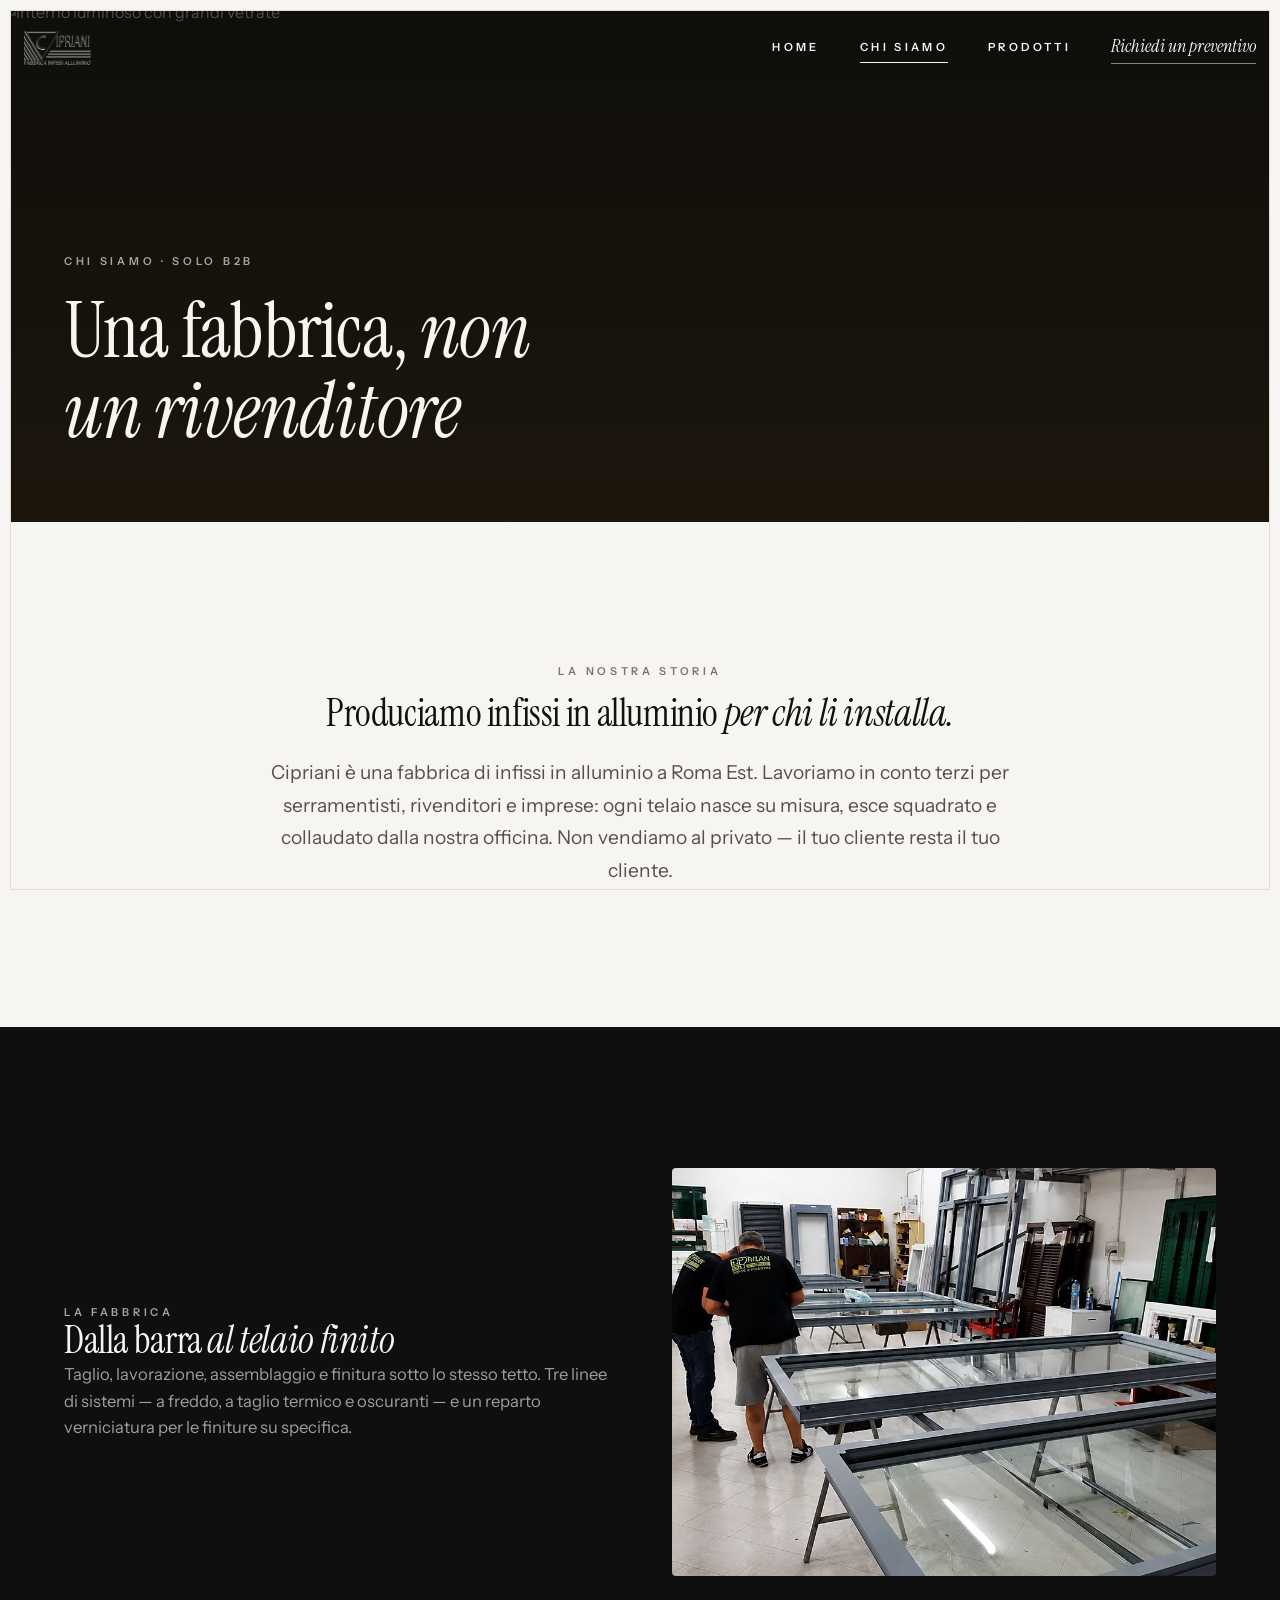
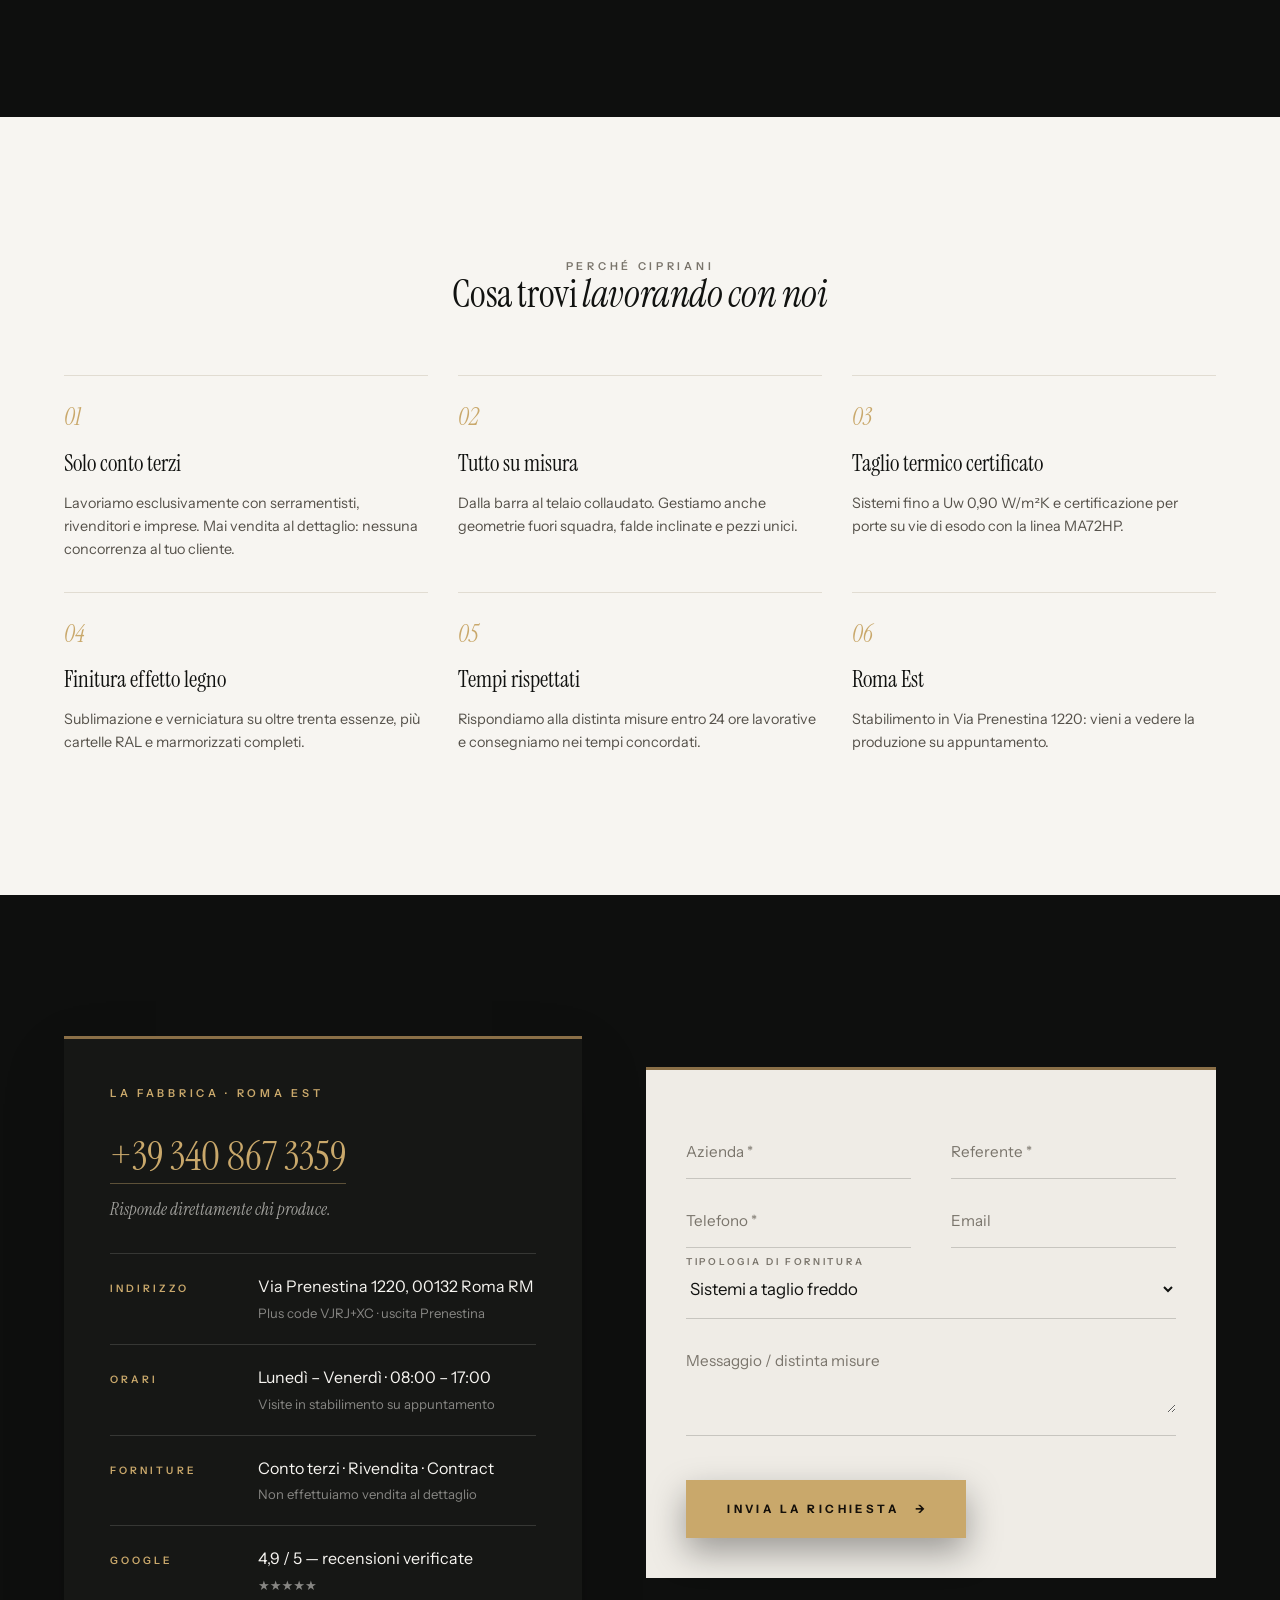
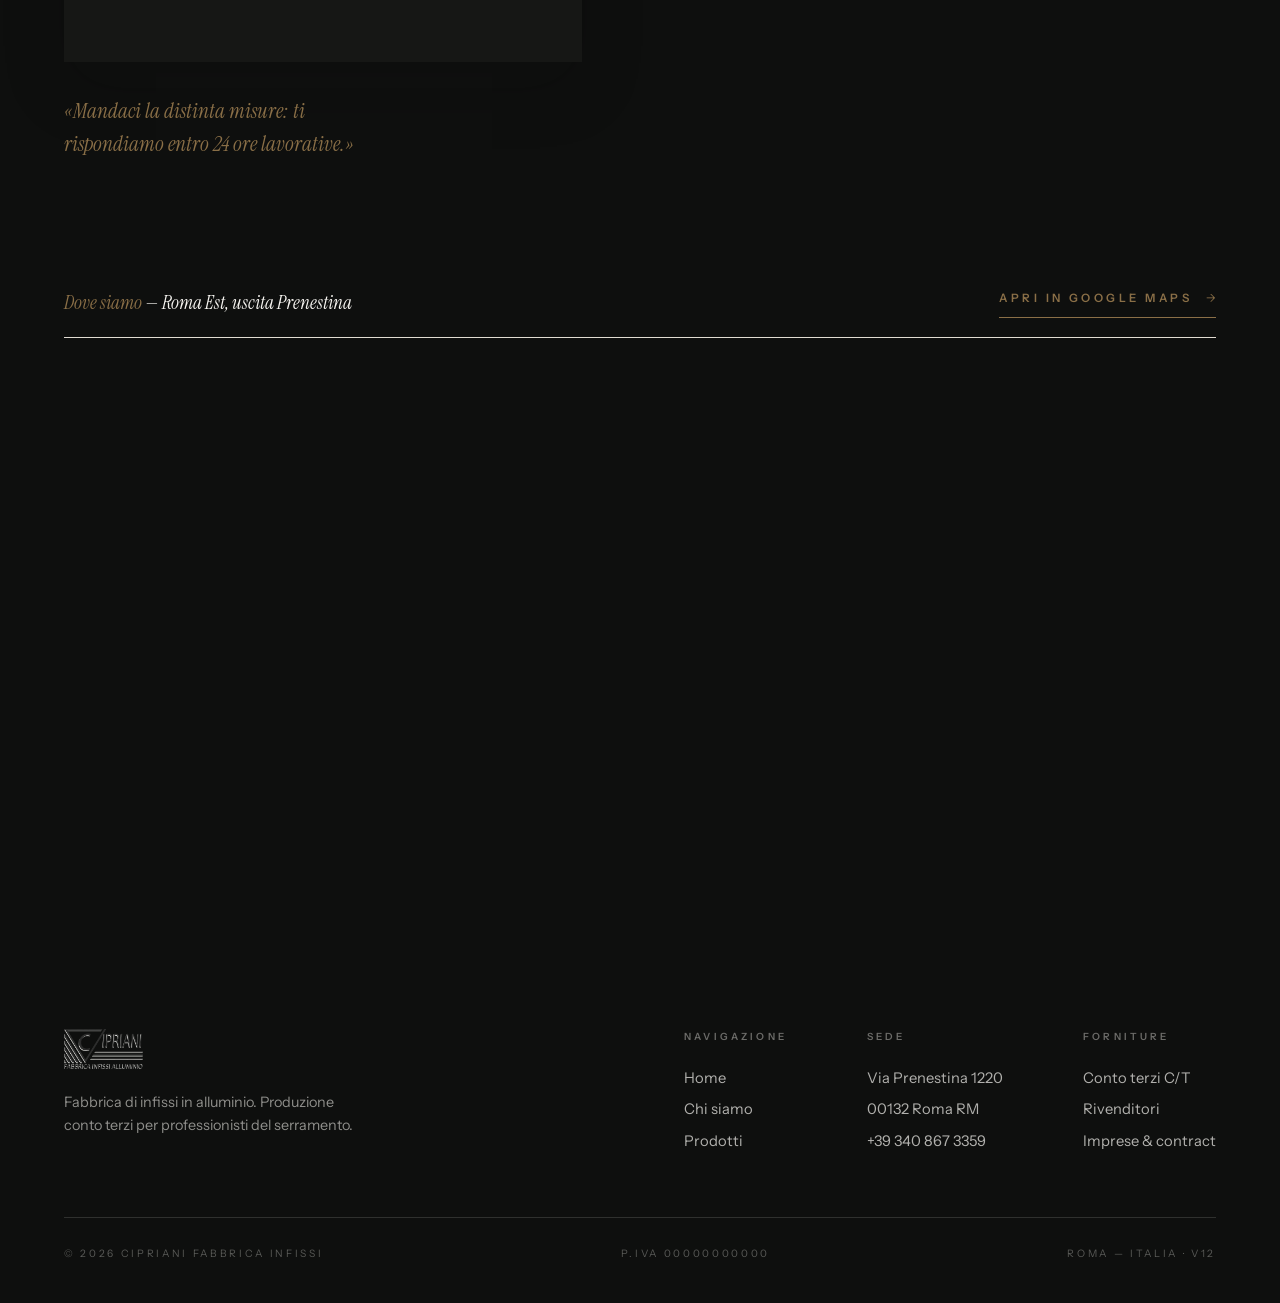
==== commit 2416bc6b: "Add files via upload" ====
--- a/chi-siamo.html
+++ b/chi-siamo.html
@@ -15,7 +15,7 @@
 <link rel="preconnect" href="https://fonts.gstatic.com" crossorigin>
 <link href="https://fonts.googleapis.com/css2?family=Instrument+Serif:ital@0;1&family=Instrument+Sans:ital,wght@0,400..700;1,400&display=swap" rel="stylesheet">
 <link rel="preload" as="image" href="https://images.unsplash.com/photo-1502005229762-cf1b2da7c5d6?auto=format&fit=crop&w=1800&q=75">
-<link rel="stylesheet" href="css/style.css">
+<link rel="stylesheet" href="css/style.css?v=12">
 </head>
 <body>
 <div class="telaio" aria-hidden="true"></div>
@@ -143,10 +143,10 @@
         <div><h5>Forniture</h5><span>Conto terzi C/T</span><span>Rivenditori</span><span>Imprese & contract</span></div>
       </div>
     </div>
-    <div class="base"><span>© 2026 Cipriani Fabbrica Infissi</span><span>P.IVA 00000000000</span><span>Roma — Italia · v11</span></div>
+    <div class="base"><span>© 2026 Cipriani Fabbrica Infissi</span><span>P.IVA 00000000000</span><span>Roma — Italia · v12</span></div>
   </div>
 </footer>
 
-<script src="js/main.js"></script>
+<script src="js/main.js?v=12"></script>
 </body>
 </html>
--- a/css/style.css
+++ b/css/style.css
@@ -414,3 +414,20 @@
   .rmodal-card{padding:26px 20px}
   .soon{padding:48px 18px}
 }
+
+/* ===================== v12 — schede prodotto con immagine ===================== */
+.sys-grid{grid-template-columns:repeat(auto-fill,minmax(330px,1fr))}
+.sys{padding:0;overflow:hidden}
+.sys-media{position:relative;aspect-ratio:16/11;overflow:hidden;background:var(--bg2)}
+.sys-media img{width:100%;height:100%;object-fit:cover;display:block;transition:transform .7s var(--ease)}
+.sys:hover .sys-media img{transform:scale(1.06)}
+.sys-media::after{content:"";position:absolute;inset:0;background:linear-gradient(180deg,rgba(14,15,14,0) 55%,rgba(14,15,14,.28));pointer-events:none}
+.sys-chip{position:absolute;top:14px;left:14px;z-index:2;font-size:.56rem;font-weight:700;letter-spacing:.12em;text-transform:uppercase;color:#15100a;background:var(--bronze-l);padding:6px 11px;border-radius:3px;box-shadow:0 6px 16px rgba(14,15,14,.25)}
+.sys-body{display:flex;flex-direction:column;flex:1;padding:26px 28px 26px}
+.sys-body .sys-tag{display:block;margin-bottom:8px}
+.sys-body .sys-code{margin-bottom:14px}
+@media(max-width:700px){
+  .sys-grid{grid-template-columns:1fr}
+  .sys-body{padding:22px 22px 24px}
+  .sys-media{aspect-ratio:16/10}
+}
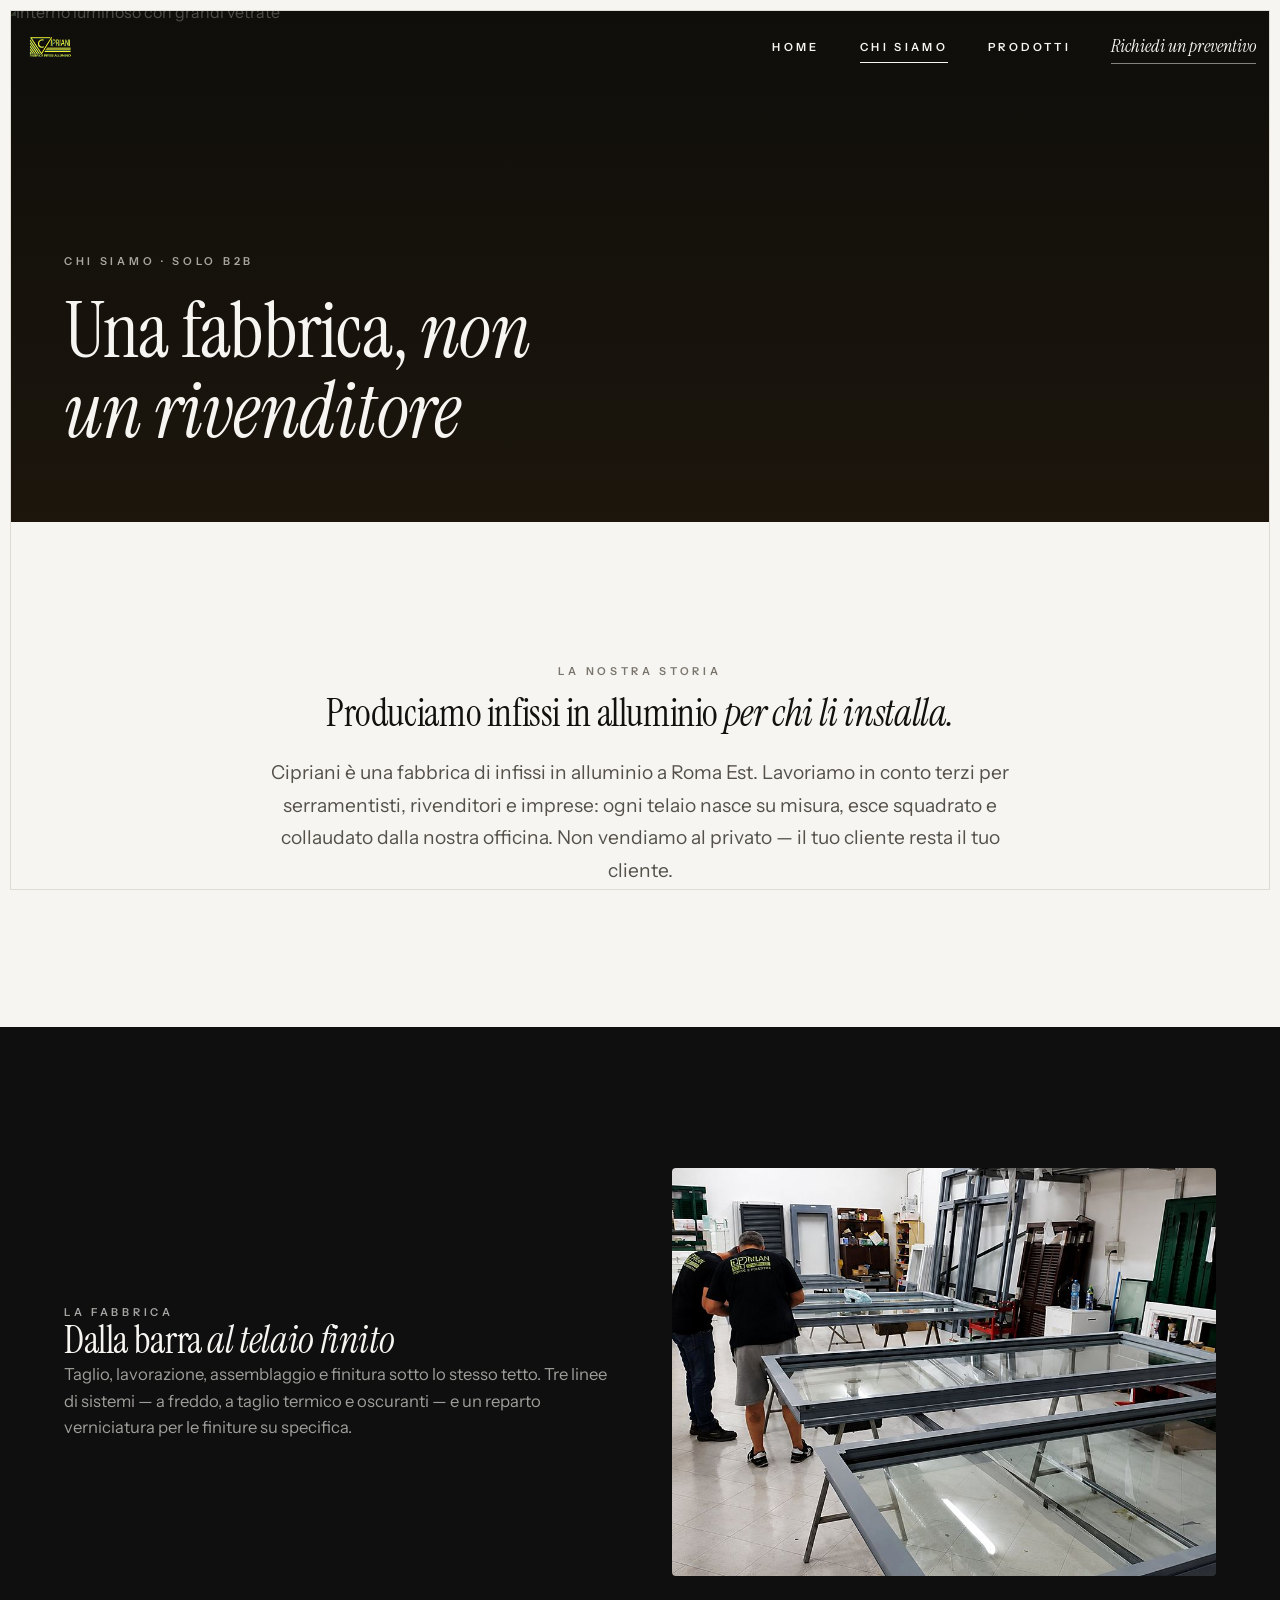
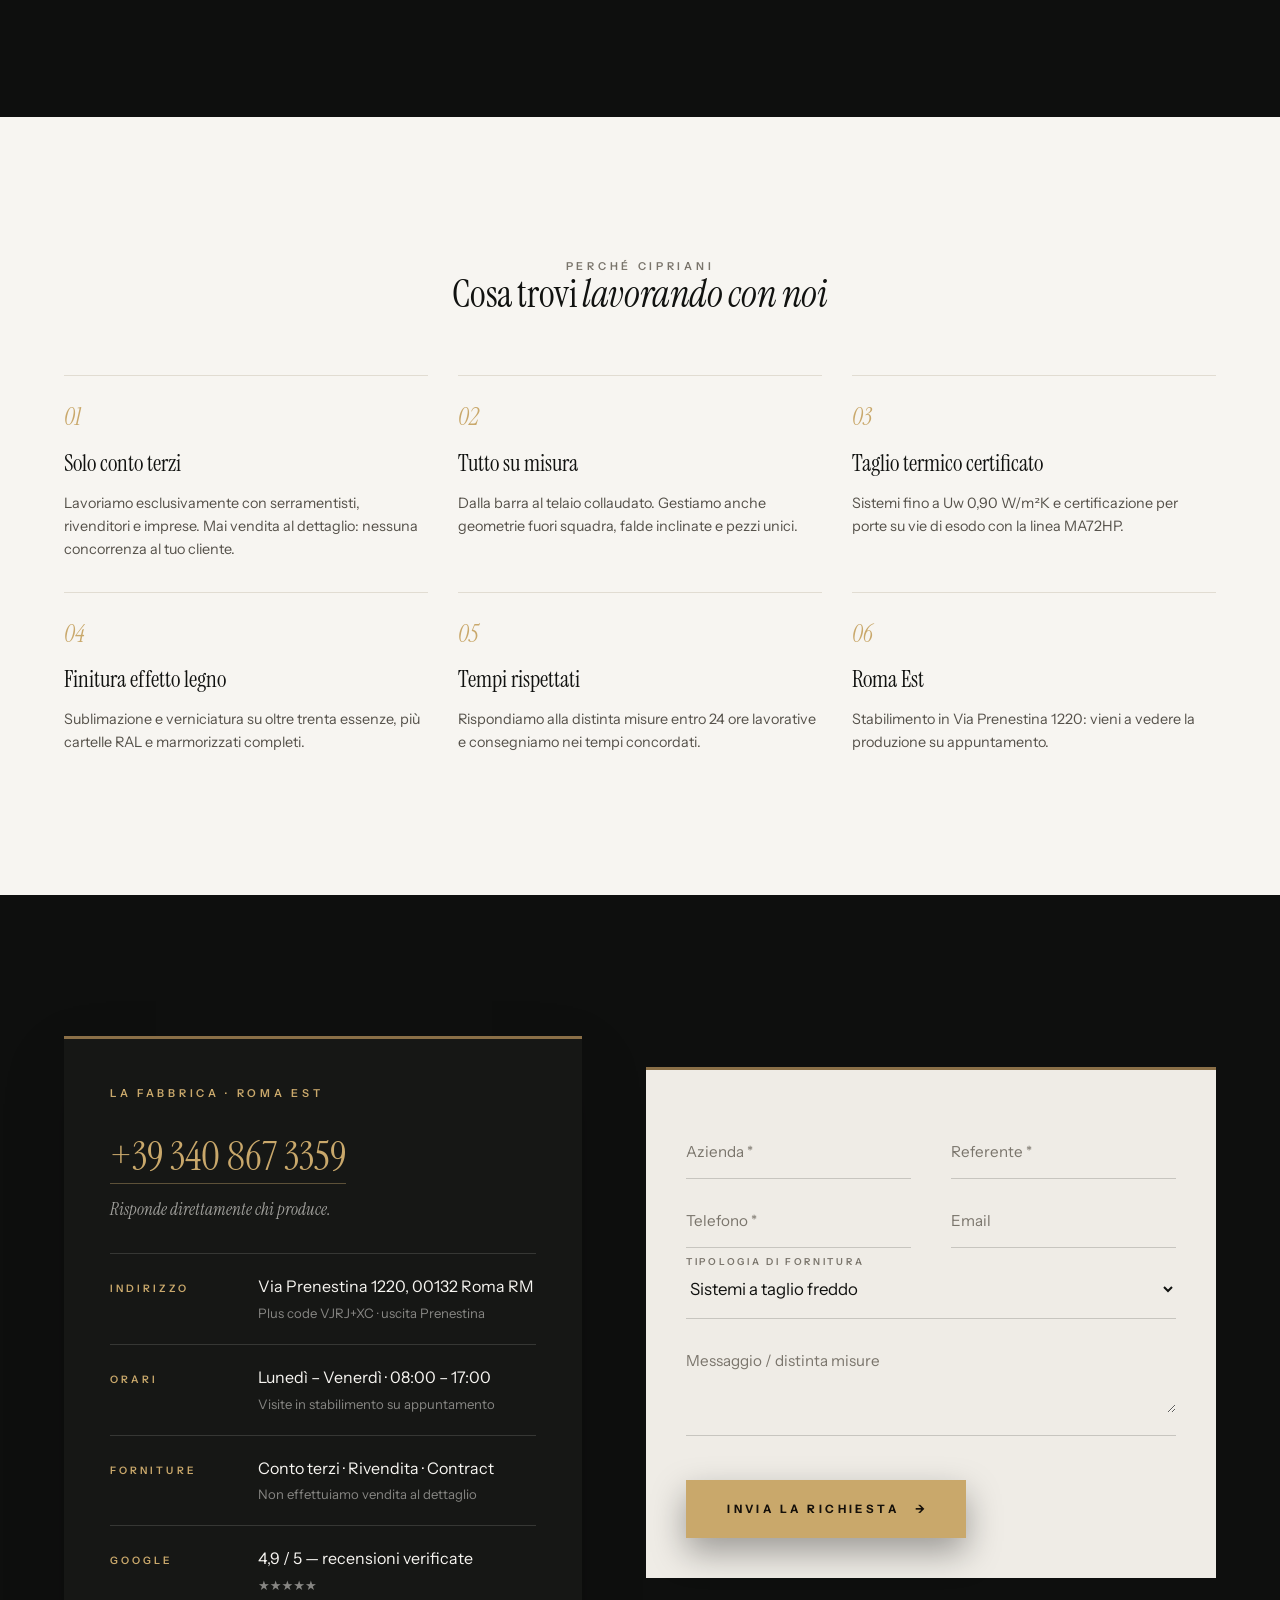
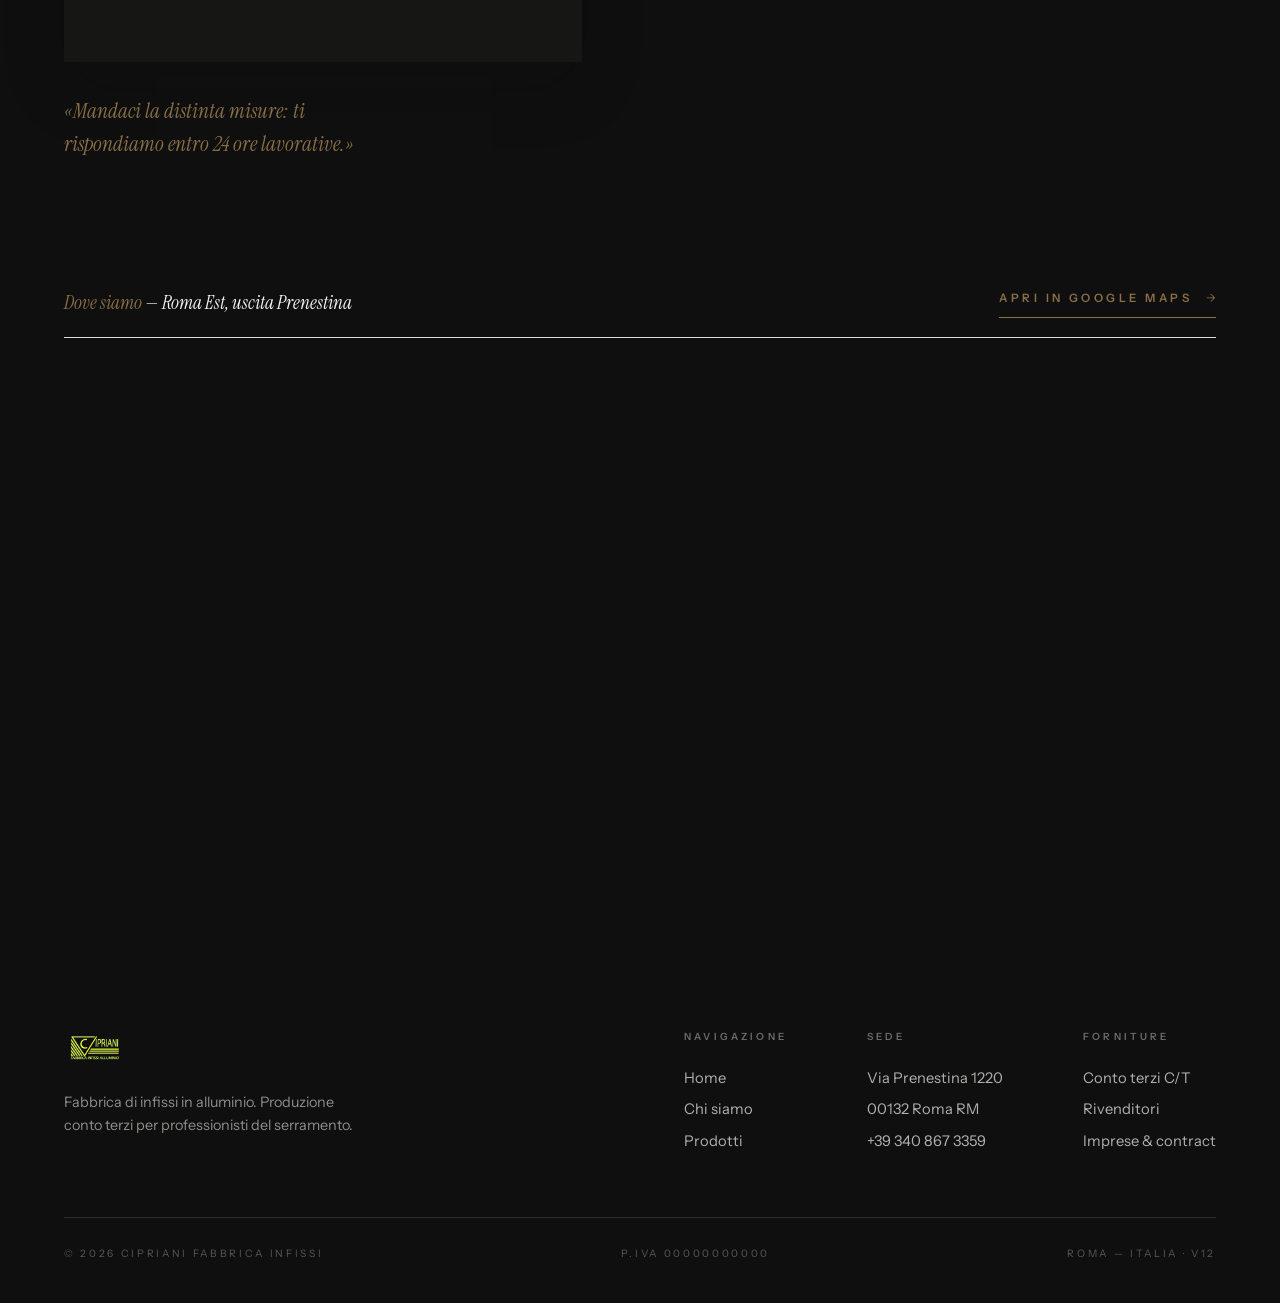
==== commit ddc2de44: "Replace logo with official version and refine hero typography - New Cipriani logo (yellow/teal) repl" ====
--- a/chi-siamo.html
+++ b/chi-siamo.html
@@ -15,7 +15,7 @@
 <link rel="preconnect" href="https://fonts.gstatic.com" crossorigin>
 <link href="https://fonts.googleapis.com/css2?family=Instrument+Serif:ital@0;1&family=Instrument+Sans:ital,wght@0,400..700;1,400&display=swap" rel="stylesheet">
 <link rel="preload" as="image" href="https://images.unsplash.com/photo-1502005229762-cf1b2da7c5d6?auto=format&fit=crop&w=1800&q=75">
-<link rel="stylesheet" href="css/style.css?v=12">
+<link rel="stylesheet" href="css/style.css?v=16">
 </head>
 <body>
 <div class="telaio" aria-hidden="true"></div>
@@ -147,6 +147,6 @@
   </div>
 </footer>
 
-<script src="js/main.js?v=12"></script>
+<script src="js/main.js?v=16"></script>
 </body>
 </html>
--- a/css/style.css
+++ b/css/style.css
@@ -58,6 +58,7 @@
 header.lite .logo .lg-l{display:none}
 header.lite .logo .lg-d{display:block}
 header.hide{transform:translateY(-100%)}
+body.menu-open{overflow:hidden}
 nav.main{display:flex;align-items:center;gap:40px}
 nav.main .nl{font-size:.7rem;font-weight:600;letter-spacing:.3em;text-transform:uppercase;color:var(--bg);position:relative;padding:4px 0}
 header.lite nav.main .nl{color:var(--ink)}
@@ -69,6 +70,7 @@
 .burger{display:none;background:none;border:0;cursor:pointer;width:44px;height:44px;position:relative;z-index:300}
 .burger span{position:absolute;left:8px;right:8px;height:1.5px;background:var(--bg);transition:.4s var(--ease)}
 header.lite .burger span{background:var(--ink)}
+.burger.scrolled span{background:var(--ink)}
 body.menu-open .burger span{background:var(--bg)!important}
 .burger span:nth-child(1){top:16px}.burger span:nth-child(2){top:27px}
 body.menu-open .burger span:nth-child(1){top:21px;transform:rotate(45deg)}
@@ -80,18 +82,20 @@
 /* —— hero slideshow —— */
 .hero{position:relative;height:100svh;min-height:620px;background:var(--dark);color:var(--bg);overflow:hidden;display:flex;align-items:flex-end}
 .hero .slide{position:absolute;inset:0;opacity:0;transition:opacity 1.6s ease}
-.hero .slide img{width:100%;height:100%;object-fit:cover}
+.hero .slide img{width:100%;height:100%;object-fit:cover;transform:scale(1.05)}
 .hero .slide.on{opacity:1}
-.hero .veil{position:absolute;inset:0;background:linear-gradient(180deg,rgba(10,11,10,.45),rgba(10,11,10,.05) 45%,rgba(10,11,10,.66) 100%)}
+.hero .slide.on img{animation:heroZoom 8s ease-out forwards}
+@keyframes heroZoom{from{transform:scale(1.08)}to{transform:scale(1)}}
+.hero .veil{position:absolute;inset:0;background:linear-gradient(180deg,rgba(10,11,10,.62) 0%,rgba(10,11,10,.30) 40%,rgba(10,11,10,.78) 100%)}
 .hero .inner{position:relative;z-index:2;width:min(1380px,calc(100vw - 48px));margin:0 auto;padding-bottom:clamp(56px,7vh,96px)}
-.hero .kick{margin-bottom:28px}
+.hero .kick{margin-bottom:28px;color:rgba(247,245,241,.85);text-shadow:0 2px 12px rgba(0,0,0,.4)}
 html.js .hero .kick{opacity:0;animation:rise 1s .3s var(--ease) forwards}
-.hero h1{max-width:13ch}
+.hero h1{max-width:15ch;font-size:clamp(2.6rem,5.8vw,5.2rem);letter-spacing:-.02em;line-height:1.08;text-shadow:0 4px 40px rgba(0,0,0,.3)}
 html.js .hero h1{opacity:0;animation:rise 1.1s .5s var(--ease) forwards}
 .hero .foot{display:flex;flex-wrap:wrap;align-items:flex-end;justify-content:space-between;gap:30px;margin-top:44px}
 html.js .hero .foot{opacity:0;animation:rise 1s .85s var(--ease) forwards}
 @keyframes rise{from{opacity:0;transform:translateY(36px)}to{opacity:1;transform:none}}
-.hero .sub{color:rgba(247,245,241,.78)}
+.hero .sub{color:rgba(247,245,241,.9);text-shadow:0 2px 12px rgba(0,0,0,.3);font-size:clamp(1.05rem,1.4vw,1.25rem)}
 .hero .ctrl{display:flex;align-items:center;gap:22px}
 .hero .count{font-family:var(--serif);font-style:italic;font-size:1.05rem;letter-spacing:.06em;min-width:64px}
 .hero .prog{width:120px;height:1px;background:rgba(247,245,241,.25);position:relative;overflow:hidden}
@@ -128,7 +132,7 @@
 .sel-opt .sh{position:absolute;left:0;right:0;bottom:-40px;height:120px;pointer-events:none;transition:all .7s ease-in-out;box-shadow:inset 0 -120px 0px -120px #000,inset 0 -120px 0px -80px #000}
 .sel-opt.active .sh{bottom:0;box-shadow:inset 0 -120px 120px -120px #000,inset 0 -120px 120px -80px #000}
 .sel-opt .lab{position:absolute;left:0;right:0;bottom:20px;display:flex;align-items:center;gap:14px;padding:0 16px;z-index:2;pointer-events:none}
-.sel-opt .ico{min-width:44px;max-width:44px;height:44px;display:flex;align-items:center;justify-content:center;border-radius:50%;background:rgba(32,32,32,.85);backdrop-filter:blur(10px);border:2px solid #444;box-shadow:0 1px 4px rgba(0,0,0,.18);flex:0 0 44px}
+.sel-opt .ico{min-width:44px;max-width:44px;height:44px;display:flex;align-items:center;justify-content:center;border-radius:50%;background:rgba(32,32,32,.85);backdrop-filter:blur(10px);border:2px solid #444;box-shadow:0 1px 4px rgba(0,0,0,.18);flex:0 0 44px;pointer-events:auto;cursor:zoom-in}
 .sel-opt .ico svg{width:22px;height:22px;stroke:#fff;fill:none;stroke-width:1.6;stroke-linecap:round;stroke-linejoin:round}
 .sel-opt .inf{white-space:nowrap;overflow:hidden}
 .sel-opt .inf .m{font-family:var(--serif);font-size:1.35rem;line-height:1.15;opacity:0;transform:translateX(25px);transition:all .7s ease-in-out}
@@ -272,11 +276,11 @@
   .fab .duo .ph-over{left:0;width:70%;border-width:6px}
   .pline:nth-of-type(even) .pimg{order:0}
   .cgrid{grid-template-columns:1fr 1fr}
-  nav.main{position:fixed;inset:0;background:rgba(12,13,12,.97);flex-direction:column;justify-content:center;gap:38px;transform:translateY(-103%);transition:transform .6s var(--ease);z-index:250}
+  nav.main{position:fixed;inset:0;background:#0C0D0C;flex-direction:column;justify-content:center;align-items:center;gap:38px;transform:translateY(-103%);transition:transform .6s var(--ease);z-index:250}
   body.menu-open nav.main{transform:none}
   nav.main .nl{color:var(--bg)!important;font-size:1rem}
   nav.main .cta{color:var(--bg)!important;font-size:1.5rem}
-  .burger{display:block}
+  .burger{display:block;position:fixed;top:26px;right:16px;z-index:300}
   .flist .it-r{grid-template-columns:40px 1fr;grid-template-rows:auto auto}
   .flist p{grid-column:2}
 }
@@ -297,7 +301,7 @@
 @media(max-width:700px){
   .mosaic{grid-template-columns:1fr}
   .tile{aspect-ratio:16/11}
-  .t-hero,.hero h1{font-size:clamp(2.2rem,9.5vw,3.2rem)}
+  .t-hero,.hero h1{font-size:clamp(2.2rem,9vw,3.2rem)}
   .hero .inner{padding-bottom:44px}
   .hero .ctrl{gap:14px}
   .hero .prog{width:80px}
@@ -386,6 +390,42 @@
 .rmform.cform{background:none;padding:0;border-top:0}
 .rmform .send{margin-top:30px}
 
+/* --- modale dettaglio prodotto --- */
+.dmodal{position:fixed;inset:0;z-index:310;display:none}
+.dmodal.open{display:block}
+.dmodal-bd{position:absolute;inset:0;background:rgba(14,15,14,.68);backdrop-filter:blur(4px);-webkit-backdrop-filter:blur(4px);animation:rmfade .3s ease}
+.dmodal-card{position:absolute;left:50%;top:50%;transform:translate(-50%,-50%);width:min(820px,94vw);max-height:90vh;overflow-y:auto;background:var(--bg);border-radius:6px;border-top:3px solid var(--bronze-l);box-shadow:0 44px 110px rgba(0,0,0,.42);animation:rmpop .42s var(--ease)}
+.dmodal-x{position:absolute;top:14px;right:16px;background:none;border:none;font-size:1.15rem;color:var(--mut);cursor:pointer;line-height:1;padding:8px;z-index:2}
+.dmodal-x:hover{color:var(--ink)}
+.dm-hero{position:relative;aspect-ratio:16/9;overflow:hidden;background:#f0ede7}
+.dm-hero img{width:100%;height:100%;object-fit:contain}
+.dm-hero .sys-chip{position:absolute;top:14px;left:14px;z-index:2}
+.dm-body{padding:clamp(24px,4vw,44px)}
+.dm-body .kick{margin-bottom:6px}
+.dm-title{font-family:var(--serif);font-weight:400;font-size:clamp(2rem,4vw,2.8rem);line-height:1.05;margin:0 0 10px;color:var(--ink)}
+.dm-title sup{font-size:.45em;font-weight:600;font-family:var(--sans);letter-spacing:.06em;color:var(--bronze-l);vertical-align:super;margin-left:6px}
+.dm-desc{font-size:clamp(.95rem,1.2vw,1.1rem);line-height:1.7;color:#55514a;margin:0 0 28px;max-width:68ch}
+.dm-specs{display:grid;grid-template-columns:repeat(auto-fill,minmax(200px,1fr));gap:0;margin:0 0 32px;border-top:1px solid var(--line)}
+.dm-specs li{display:flex;justify-content:space-between;align-items:baseline;gap:12px;padding:13px 0;border-bottom:1px solid var(--line);font-size:.88rem}
+.dm-specs i{font-style:normal;color:var(--mut);white-space:nowrap}
+.dm-specs b{font-weight:700;color:var(--ink);white-space:nowrap}
+.dm-specs li.hot b{color:var(--bronze-l)}
+.dm-profili{margin:0 0 32px}
+.dm-profili h4{font-family:var(--serif);font-weight:400;font-size:1.3rem;color:var(--ink);margin:0 0 16px}
+.dm-profili-grid{display:grid;grid-template-columns:repeat(auto-fill,minmax(280px,1fr));gap:12px}
+.dm-profili-grid img{width:100%;border-radius:4px;border:1px solid var(--line);cursor:zoom-in;transition:transform .3s var(--ease)}
+.dm-profili-grid img:hover{transform:scale(1.02)}
+.dm-cta{display:flex;flex-wrap:wrap;gap:14px;align-items:center;padding-top:24px;border-top:1px solid var(--line)}
+.dm-cta .btn-solid{margin:0}
+.dm-cta-note{font-size:.82rem;color:var(--mut);margin:0}
+@media(max-width:700px){
+  .dmodal-card{width:96vw;max-height:94vh;border-radius:4px}
+  .dm-hero{aspect-ratio:4/3}
+  .dm-body{padding:22px 18px}
+  .dm-specs{grid-template-columns:1fr}
+  .dm-profili-grid{grid-template-columns:1fr}
+}
+
 /* --- Chi siamo --- */
 .chi-intro{max-width:780px;margin:0 auto;text-align:center}
 .chi-intro .t-l{margin:14px auto 22px}
@@ -418,11 +458,19 @@
 /* ===================== v12 — schede prodotto con immagine ===================== */
 .sys-grid{grid-template-columns:repeat(auto-fill,minmax(330px,1fr))}
 .sys{padding:0;overflow:hidden}
-.sys-media{position:relative;aspect-ratio:16/11;overflow:hidden;background:var(--bg2)}
+.sys-media{position:relative;aspect-ratio:16/11;overflow:hidden;background:#f0ede7}
 .sys-media img{width:100%;height:100%;object-fit:cover;display:block;transition:transform .7s var(--ease)}
 .sys:hover .sys-media img{transform:scale(1.06)}
 .sys-media::after{content:"";position:absolute;inset:0;background:linear-gradient(180deg,rgba(14,15,14,0) 55%,rgba(14,15,14,.28));pointer-events:none}
 .sys-chip{position:absolute;top:14px;left:14px;z-index:2;font-size:.56rem;font-weight:700;letter-spacing:.12em;text-transform:uppercase;color:#15100a;background:var(--bronze-l);padding:6px 11px;border-radius:3px;box-shadow:0 6px 16px rgba(14,15,14,.25)}
+.sys[data-detail] .sys-media{cursor:pointer}
+.sys[data-detail] .sys-media::before{content:"Scopri di più →";position:absolute;bottom:14px;right:14px;z-index:2;font-size:.56rem;font-weight:700;letter-spacing:.12em;text-transform:uppercase;color:#fff;background:rgba(14,15,14,.6);backdrop-filter:blur(4px);-webkit-backdrop-filter:blur(4px);padding:7px 13px;border-radius:3px;opacity:0;transition:opacity .3s var(--ease);pointer-events:none}
+.sys[data-detail]:hover .sys-media::before{opacity:1}
+.sys-detail-lnk{display:inline-flex;align-items:center;gap:6px;font-size:.72rem;font-weight:600;letter-spacing:.08em;text-transform:uppercase;color:var(--bronze-l);background:none;border:none;padding:0;cursor:pointer;margin-top:auto;padding-top:8px;transition:color .2s}
+.sys-detail-lnk:hover{color:var(--ink)}
+.sys-detail-lnk span{transition:transform .3s var(--ease)}
+.sys-detail-lnk:hover span{transform:translateX(4px)}
+.sys-btns{display:flex;flex-wrap:wrap;gap:10px;align-items:center;margin-top:auto}
 .sys-body{display:flex;flex-direction:column;flex:1;padding:26px 28px 26px}
 .sys-body .sys-tag{display:block;margin-bottom:8px}
 .sys-body .sys-code{margin-bottom:14px}
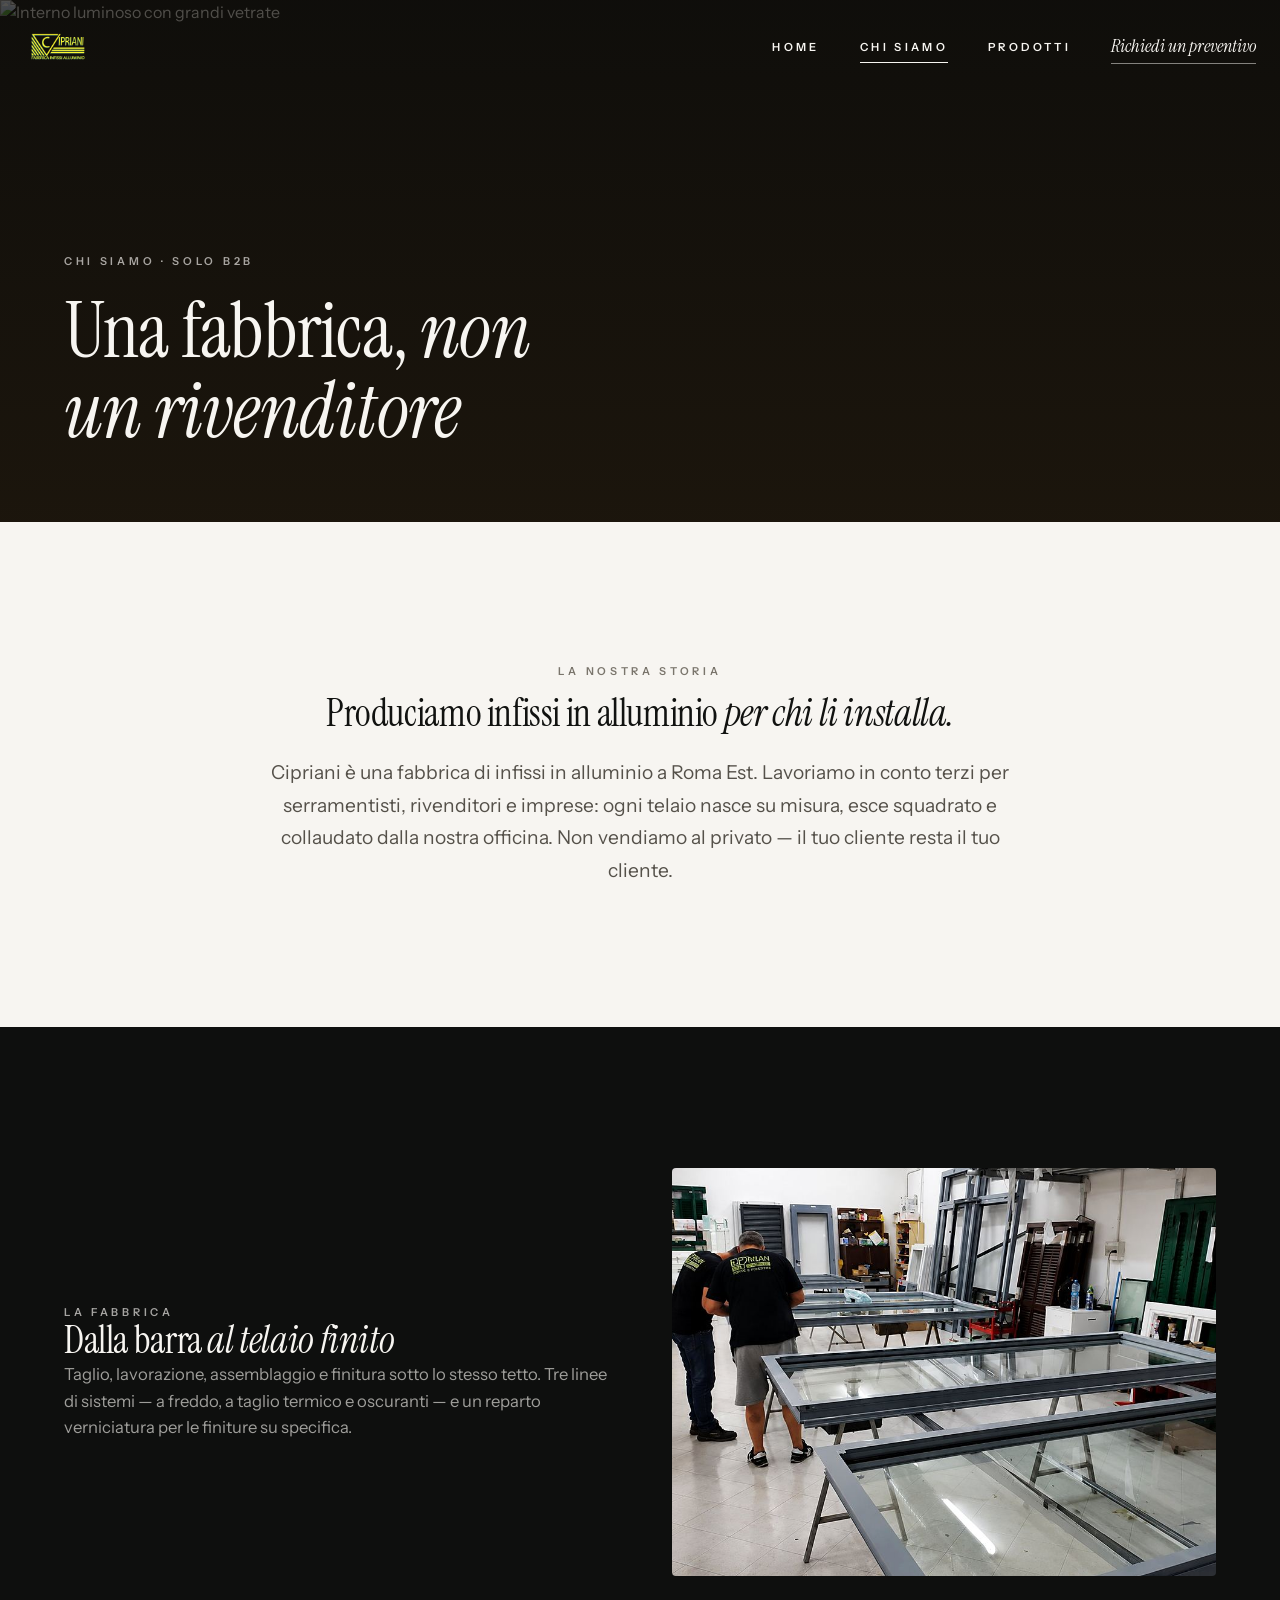
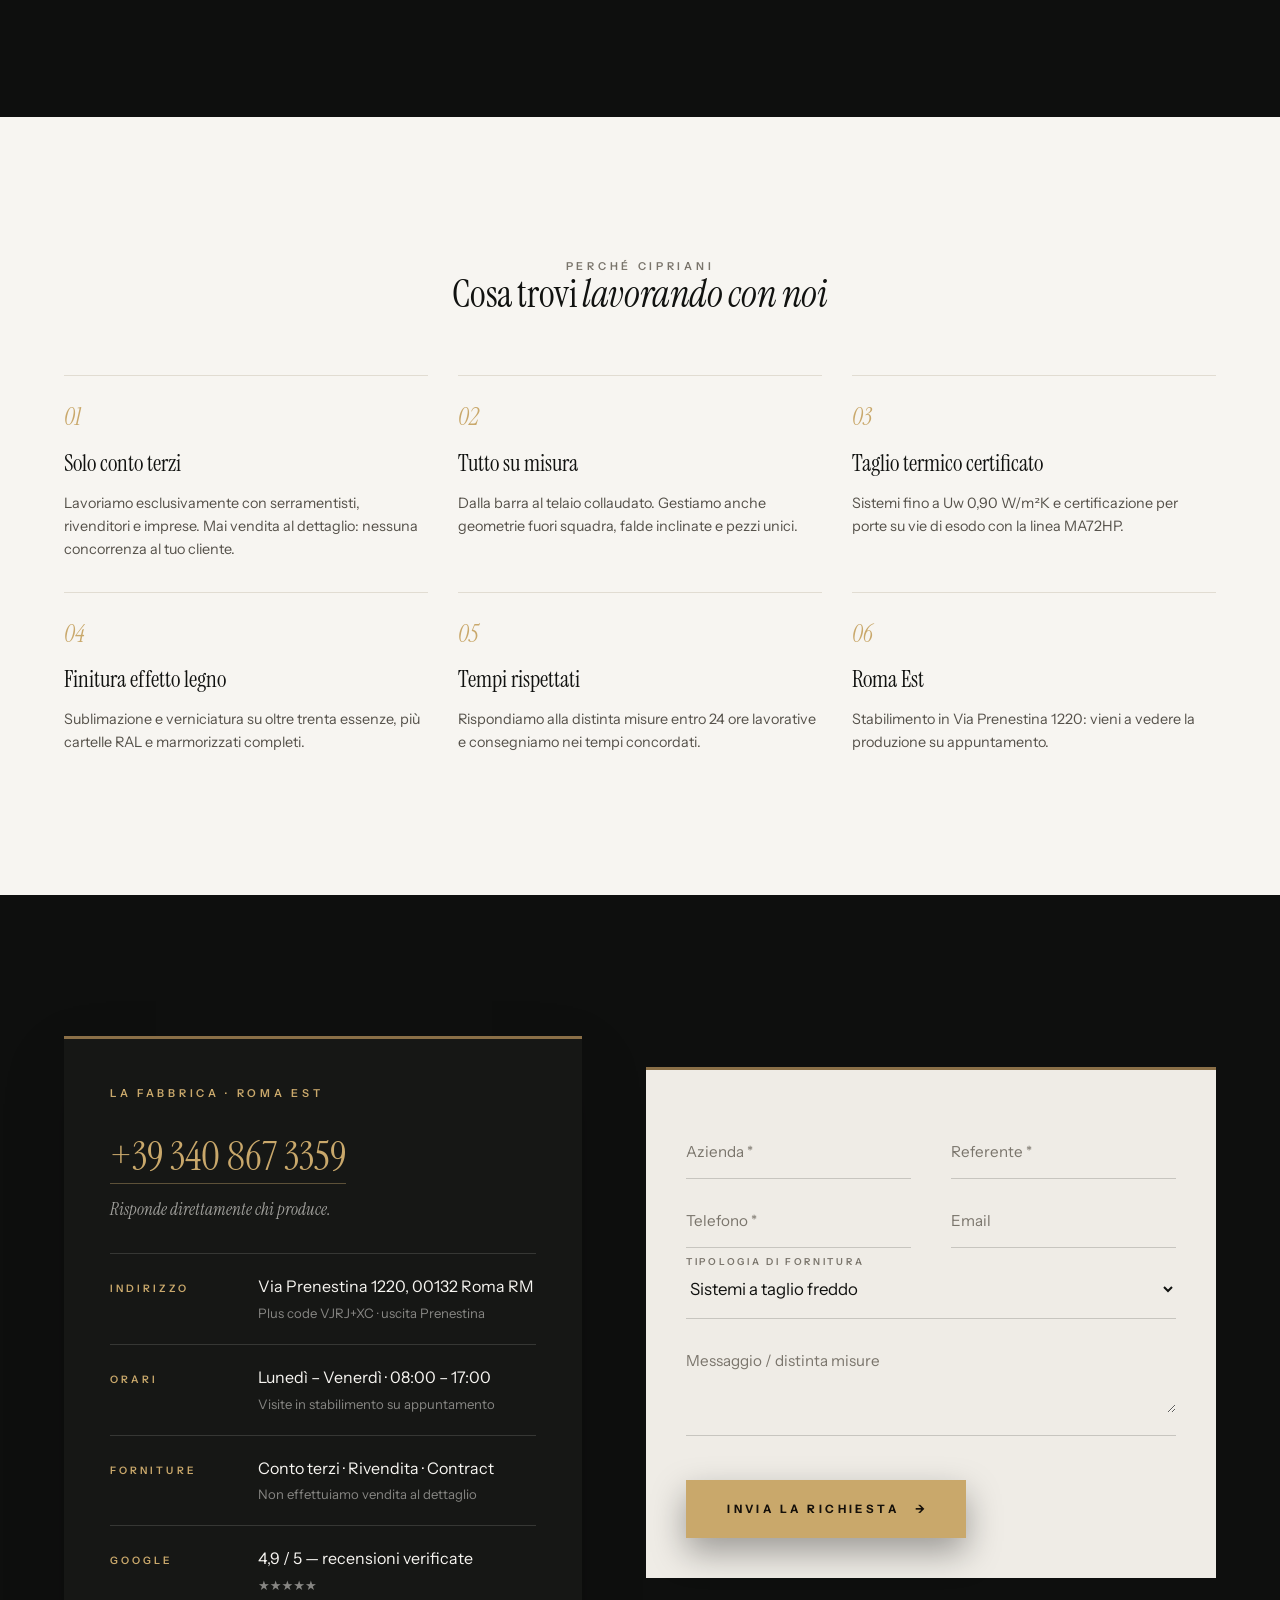
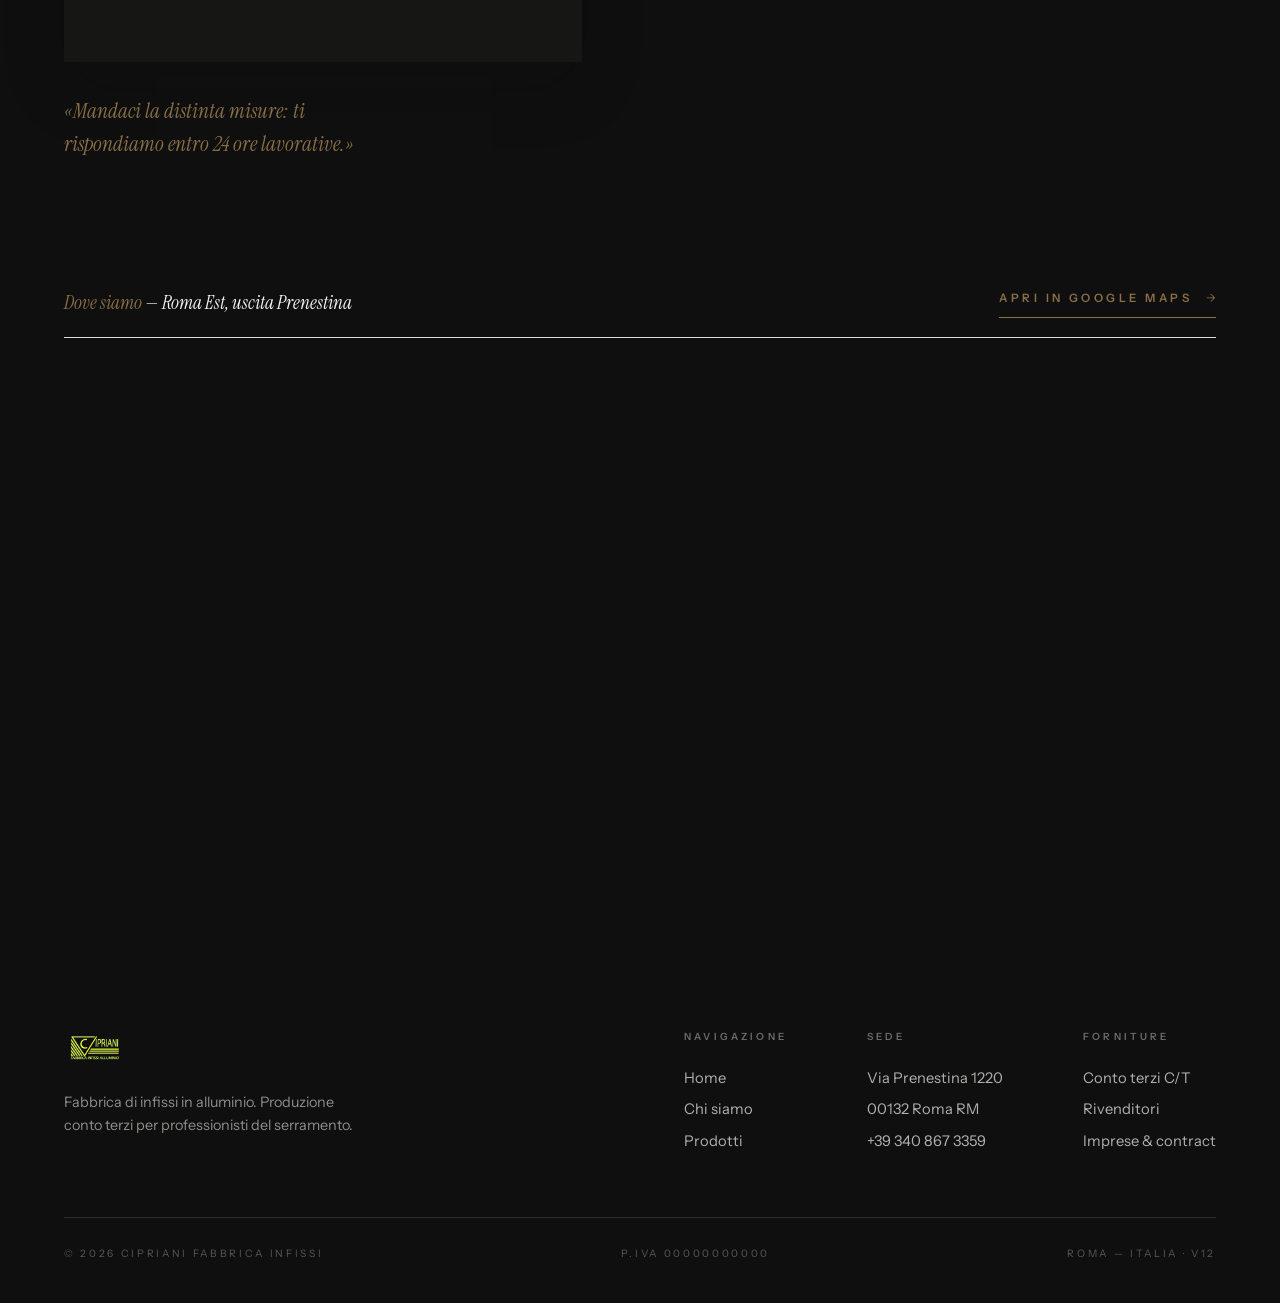
==== commit d89b177d: "Make logo bigger (44px) and remove telaio border frame Co-Authored-By: Claude Opus 4.6 <noreply@anth" ====
--- a/chi-siamo.html
+++ b/chi-siamo.html
@@ -15,7 +15,7 @@
 <link rel="preconnect" href="https://fonts.gstatic.com" crossorigin>
 <link href="https://fonts.googleapis.com/css2?family=Instrument+Serif:ital@0;1&family=Instrument+Sans:ital,wght@0,400..700;1,400&display=swap" rel="stylesheet">
 <link rel="preload" as="image" href="https://images.unsplash.com/photo-1502005229762-cf1b2da7c5d6?auto=format&fit=crop&w=1800&q=75">
-<link rel="stylesheet" href="css/style.css?v=16">
+<link rel="stylesheet" href="css/style.css?v=17">
 </head>
 <body>
 <div class="telaio" aria-hidden="true"></div>
@@ -147,6 +147,6 @@
   </div>
 </footer>
 
-<script src="js/main.js?v=16"></script>
+<script src="js/main.js?v=17"></script>
 </body>
 </html>
--- a/css/style.css
+++ b/css/style.css
@@ -24,7 +24,7 @@
 /* —— cornice fissa: il telaio —— */
 .telaio{position:fixed;inset:0;pointer-events:none;z-index:200;border:10px solid var(--bg);display:none}
 .telaio::after{content:"";position:absolute;inset:0;border:1px solid var(--line)}
-@media(min-width:1024px){.telaio{display:block}}
+@media(min-width:1024px){.telaio{display:none}}
 body.on-dark-edge .telaio{border-color:var(--bg)}
 
 .wrap{width:min(1280px,90vw);margin:0 auto}
@@ -51,7 +51,7 @@
 /* —— header —— */
 header{position:fixed;top:0;left:0;right:0;z-index:150;transition:background .5s var(--ease),box-shadow .5s,transform .5s var(--ease)}
 header .bar{display:flex;align-items:center;justify-content:space-between;width:min(1380px,calc(100vw - 48px));margin:0 auto;height:96px;transition:height .4s var(--ease)}
-header .logo img{height:34px;width:auto;transition:opacity .3s}
+header .logo img{height:44px;width:auto;transition:opacity .3s}
 header .logo .lg-d{display:none}
 header.lite{background:rgba(247,245,241,.88);backdrop-filter:blur(16px);box-shadow:0 1px 0 var(--line)}
 header.lite .bar{height:74px}
